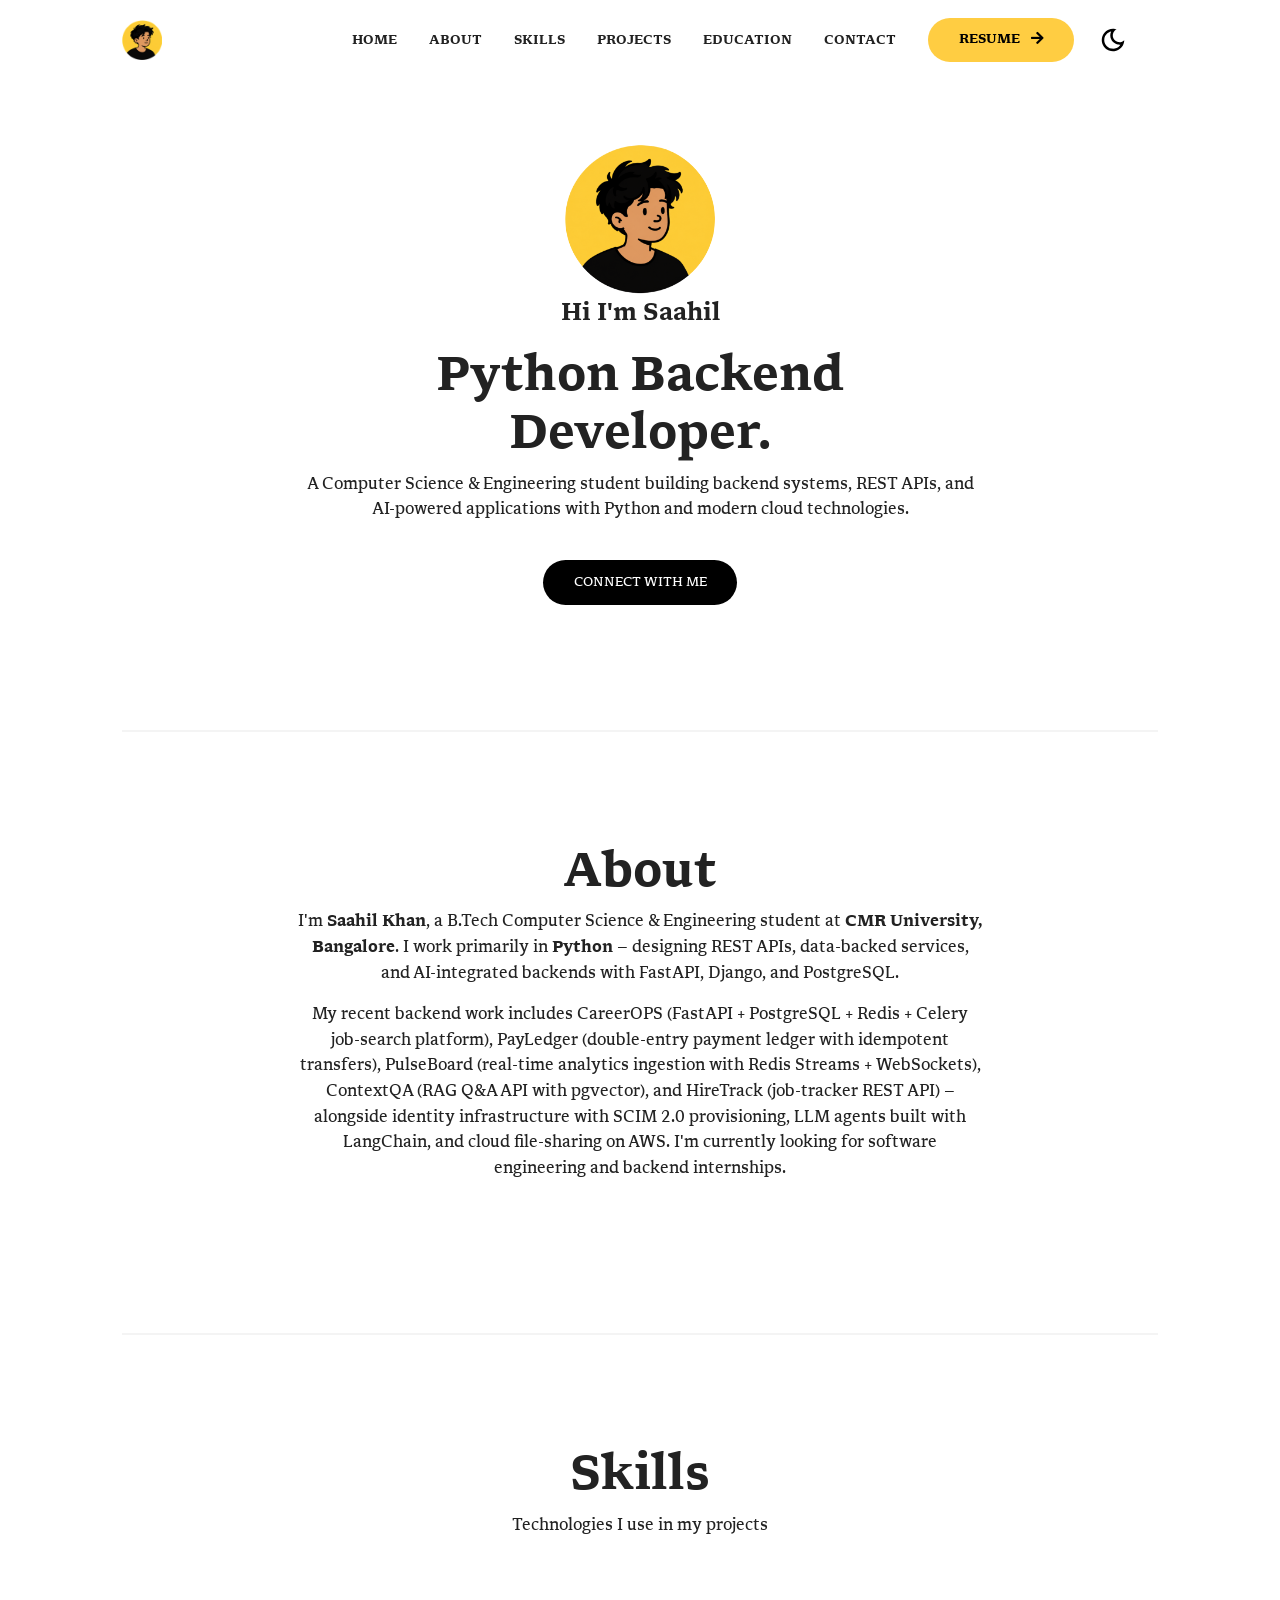
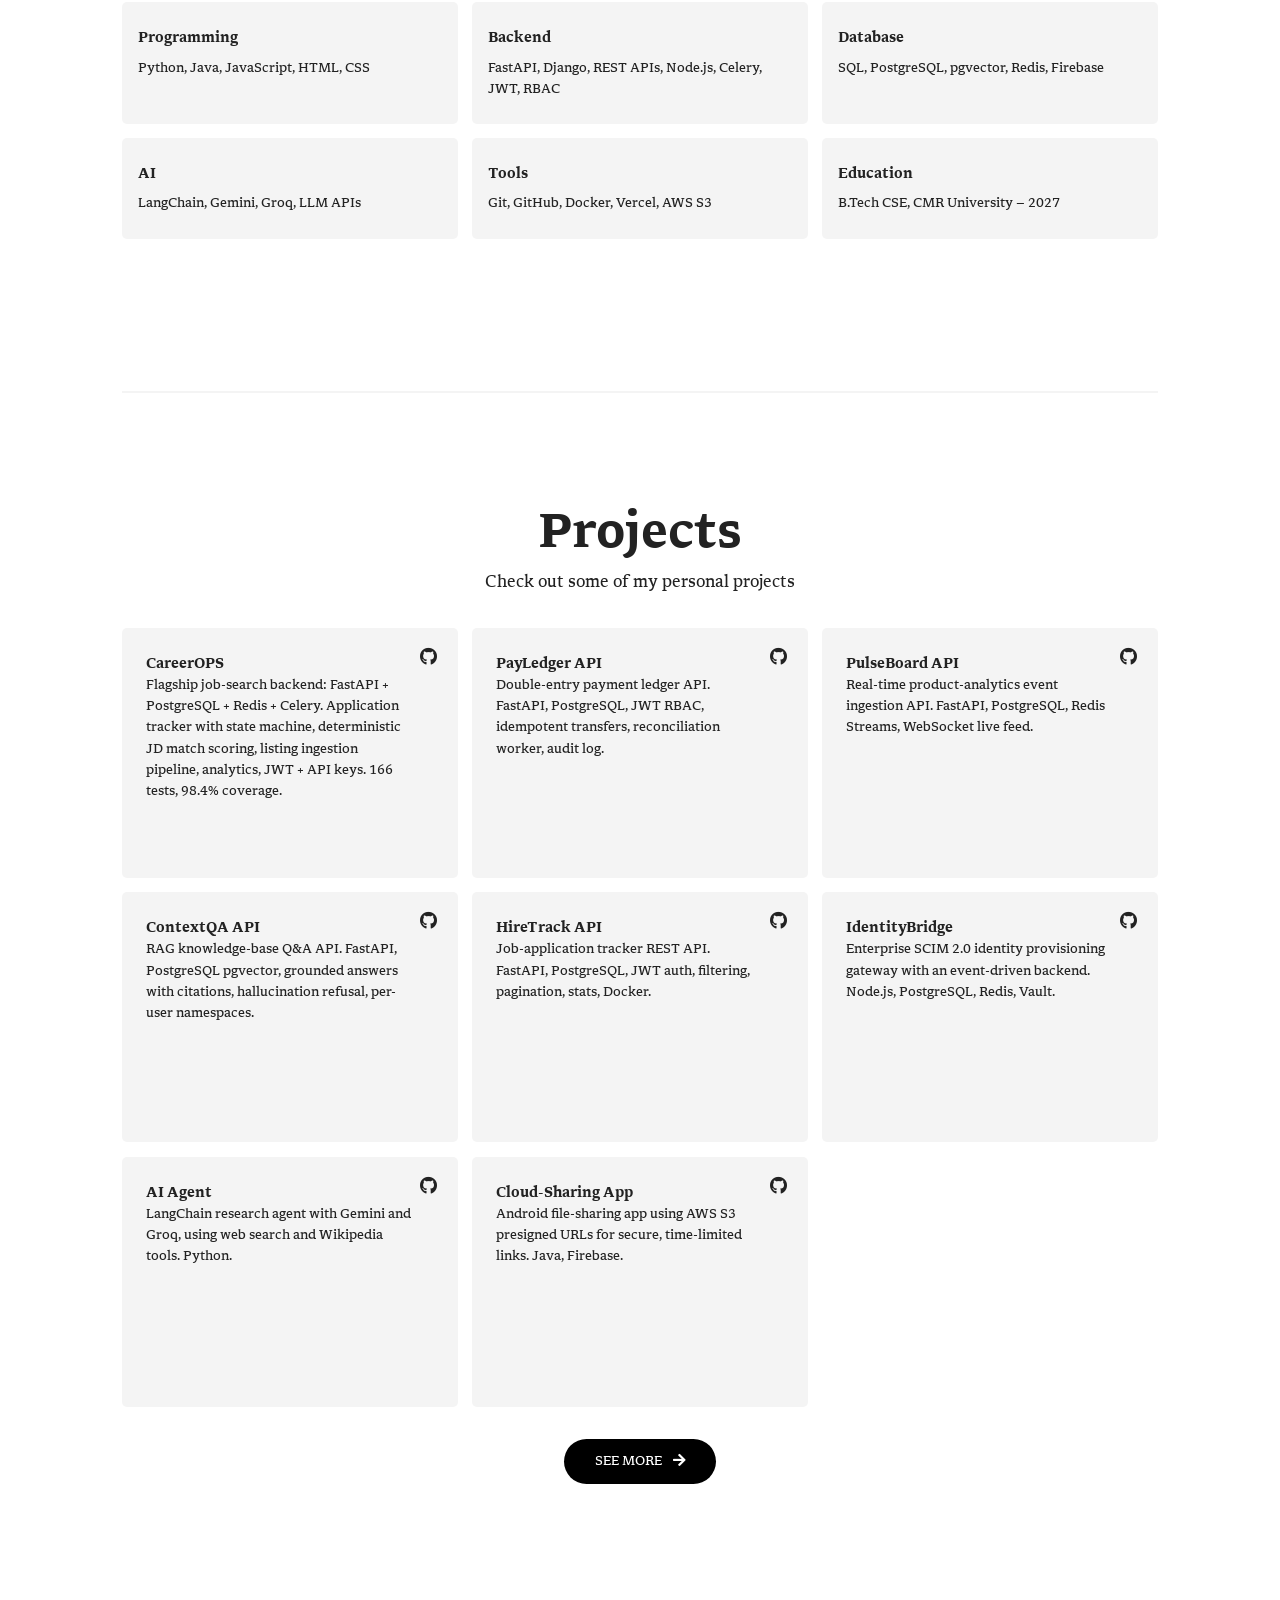
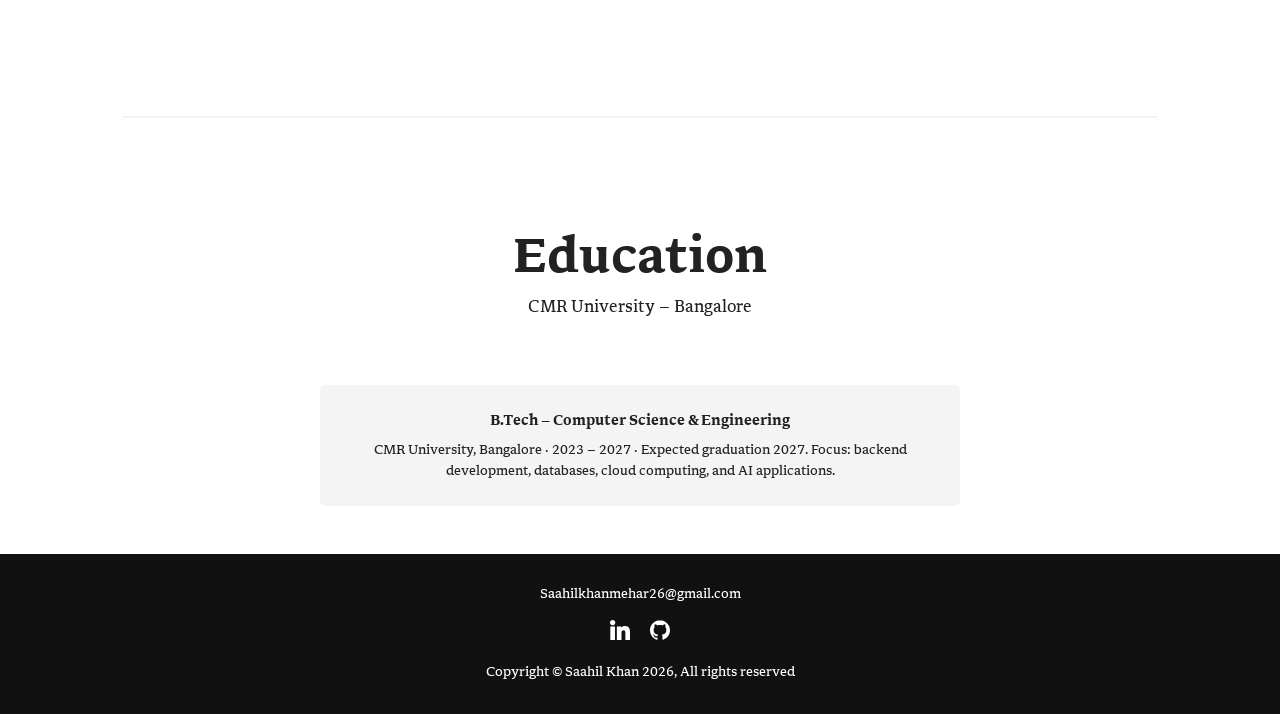
==== index.html @ 1b600fc2 "Add cliff-lighthouse-night ASCII art piece above footer" ====
<!DOCTYPE html>
<html lang="en">
  <head>
    <meta charset="UTF-8" />
    <meta http-equiv="X-UA-Compatible" content="IE=edge" />
    <meta name="viewport" content="width=device-width, initial-scale=1.0" />
    <!-- Primary Meta Tags -->
    <title>Saahil Khan | Python Backend Developer</title>
    <meta name="title" content="Saahil Khan | Python Backend Developer" />
    <meta
      name="description"
      content="Saahil Khan — Computer Science student and Python backend developer building REST APIs, backend systems, and AI-powered applications with FastAPI, Django, PostgreSQL, and cloud technologies."
    />
    <meta name="author" content="Saahil Khan" />
    <meta name="robots" content="index, follow" />
    <meta name="theme-color" content="#ffffff" />
    <link rel="canonical" href="https://saahilkhan17.github.io/" />

    <!-- Open Graph / Facebook -->
    <meta property="og:type" content="website" />
    <meta property="og:url" content="https://saahilkhan17.github.io/" />
    <meta
      property="og:title"
      content="Saahil Khan | Python Backend Developer"
    />
    <meta
      property="og:description"
      content="Python backend developer building REST APIs, backend systems, and AI-powered applications with FastAPI, Django, PostgreSQL, and cloud technologies."
    />
    <meta
      property="og:image"
      content="https://github.com/saahilkhan17.png"
    />

    <!-- Twitter -->
    <meta property="twitter:card" content="summary" />
    <meta property="twitter:url" content="https://saahilkhan17.github.io/" />
    <meta
      property="twitter:title"
      content="Saahil Khan | Python Backend Developer"
    />
    <meta
      property="twitter:description"
      content="Python backend developer building REST APIs, backend systems, and AI-powered applications."
    />
    <meta
      property="twitter:image"
      content="https://github.com/saahilkhan17.png"
    />

    <!-- Link -->
    <link
      rel="apple-touch-icon"
      sizes="180x180"
      href="assets/favicon/apple-touch-icon.png"
    />
    <link
      rel="icon"
      type="image/png"
      sizes="16x16"
      href="assets/favicon/favicon-16x16.png"
    />
    <link
      rel="icon"
      type="image/png"
      sizes="32x32"
      href="assets/favicon/favicon-32x32.png"
    />
    <link
      rel="icon"
      type="image/png"
      sizes="192x192"
      href="assets/favicon/android-chrome-192x192.png"
    />
    <link
      rel="icon"
      type="image/png"
      sizes="512x512"
      href="assets/favicon/android-chrome-512x512.png"
    />
    <link rel="icon" type="image/x-icon" href="assets/favicon/favicon.ico" />
    <link rel="manifest" href="assets/favicon/site.webmanifest" />
    <link
      rel="stylesheet"
      href="https://use.fontawesome.com/releases/v5.15.4/css/all.css"
      integrity="sha384-DyZ88mC6Up2uqS4h/KRgHuoeGwBcD4Ng9SiP4dIRy0EXTlnuz47vAwmeGwVChigm"
      crossorigin="anonymous"
    />
    <link rel="stylesheet" href="css/style.css" />
    <link rel="stylesheet" href="css/utilities.css" />
    <!-- Structured data -->
    <script type="application/ld+json">
      {
        "@context": "https://schema.org",
        "@type": "Person",
        "name": "Saahil Khan",
        "url": "https://saahilkhan17.github.io/",
        "jobTitle": "Python Backend Developer",
        "alumniOf": {
          "@type": "CollegeOrUniversity",
          "name": "CMR University"
        },
        "sameAs": [
          "https://github.com/saahilkhan17",
          "https://www.linkedin.com/in/saahil-khan-mehar"
        ],
        "knowsAbout": [
          "Python",
          "FastAPI",
          "Django",
          "REST APIs",
          "PostgreSQL",
          "Redis",
          "Celery",
          "Docker",
          "JWT",
          "pgvector",
          "LangChain",
          "AWS S3"
        ]
      }
    </script>
  </head>
  <body>
    <header id="hero">
      <!-- Navbar -->
      <nav class="navbar">
        <div class="container">
          <!-- Logo -->
          <div id="logo">
            <a href="#hero"
              ><img src="./assets/logo.png" alt="Saahil Khan"
            /></a>
          </div>
          <!-- Navbar links -->
          <ul class="nav-menu">
            <li><a class="nav-link" href="#hero">HOME</a></li>
            <li><a class="nav-link" href="#about">ABOUT</a></li>
            <li><a class="nav-link" href="#skills">SKILLS</a></li>
            <li><a class="nav-link" href="#projects">PROJECTS</a></li>
            <li><a class="nav-link" href="#education">EDUCATION</a></li>
            <li><a class="nav-link" href="#footer">CONTACT</a></li>
            <li>
              <a
                class="nav-link btn btn-primary"
                href="assets/Saahil-Khan-Resume.pdf"
                target="_blank"
                >RESUME <i class="fas fa-arrow-right"></i
              ></a>
            </li>

            <!-- Toggle switch -->
            <div class="theme-switch">
              <input type="checkbox" id="switch" />
              <label class="toggle-icons" for="switch">
                <img class="moon" src="assets/moon.svg" alt="Dark mode" />
                <img class="sun" src="assets/sun.svg" alt="Light mode" />
              </label>
            </div>
            <!-- Hamburger menu -->
          </ul>
          <div class="hamburger">
            <span class="bar"></span>
            <span class="bar"></span>
            <span class="bar"></span>
          </div>
        </div>
      </nav>

      <section class="header-container">
        <img
          class="profile-image"
          src="assets/profile.png"
          alt="Saahil Khan"
        />
        <h1>Hi I'm Saahil</h1>

        <div class="content-text">
          <h2>Python Backend</h2>
          <h2>Developer.</h2>

          <p>
            A Computer Science &amp; Engineering student building backend
            systems, REST APIs, and AI-powered applications with Python and
            modern cloud technologies.
          </p>
        </div>
        <a
          href="mailto:Saahilkhanmehar26@gmail.com"
          class="btn btn-secondary"
          target="_blank"
          >Connect With Me</a
        >
      </section>
    </header>

    <!-- About -->
    <section id="about" class="info-container container">
      <div class="division"></div>
      <div class="content-text">
        <h2>About</h2>
        <p>
          I'm <strong>Saahil Khan</strong>, a B.Tech Computer Science &amp;
          Engineering student at <strong>CMR University, Bangalore</strong>.
          I work primarily in <strong>Python</strong> — designing REST APIs,
          data-backed services, and AI-integrated backends with FastAPI,
          Django, and PostgreSQL.
        </p>
        <p>
          My recent backend work includes CareerOPS (FastAPI + PostgreSQL +
          Redis + Celery job-search platform), PayLedger (double-entry payment
          ledger with idempotent transfers), PulseBoard (real-time analytics
          ingestion with Redis Streams + WebSockets), ContextQA (RAG Q&A API
          with pgvector), and HireTrack (job-tracker REST API) — alongside
          identity infrastructure with SCIM 2.0 provisioning, LLM agents built
          with LangChain, and cloud file-sharing on AWS. I'm currently looking
          for software engineering and backend internships.
        </p>
      </div>
    </section>

    <!-- Skills -->
    <section id="skills" class="info-container container">
      <div class="division"></div>
      <div class="content-text">
        <h2>Skills</h2>
        <p>Technologies I use in my projects</p>
      </div>

      <article class="info-grid">
        <div class="info-card">
          <h3>Programming</h3>
          <p>Python, Java, JavaScript, HTML, CSS</p>
        </div>
        <div class="info-card">
          <h3>Backend</h3>
          <p>FastAPI, Django, REST APIs, Node.js, Celery, JWT, RBAC</p>
        </div>
        <div class="info-card">
          <h3>Database</h3>
          <p>SQL, PostgreSQL, pgvector, Redis, Firebase</p>
        </div>
        <div class="info-card">
          <h3>AI</h3>
          <p>LangChain, Gemini, Groq, LLM APIs</p>
        </div>
        <div class="info-card">
          <h3>Tools</h3>
          <p>Git, GitHub, Docker, Vercel, AWS S3</p>
        </div>
        <div class="info-card">
          <h3>Education</h3>
          <p>B.Tech CSE, CMR University — 2027</p>
        </div>
      </article>
    </section>

    <!-- Projects -->
    <section id="projects" class="project-container container">
      <div class="division"></div>
      <div class="content-text">
        <h2>Projects</h2>
        <p>Check out some of my personal projects</p>
      </div>

      <article class="project">
        <!-- Backend Project 1 -->
        <div href="" class="card">
          <div class="project-info">
            <div class="project-bio">
              <h3>CareerOPS</h3>
              <p>
                Flagship job-search backend: FastAPI + PostgreSQL + Redis +
                Celery. Application tracker with state machine, deterministic
                JD match scoring, listing ingestion pipeline, analytics, JWT +
                API keys. 166 tests, 98.4% coverage.
              </p>
            </div>

            <div class="project-link">
              <a
                href="https://github.com/saahilkhan17/CareerOPS"
                target="_blank"
                ><i class="fab fa-github"></i
              ></a>
            </div>
          </div>
        </div>

        <!-- Backend Project 2 -->
        <div href="" class="card">
          <div class="project-info">
            <div class="project-bio">
              <h3>PayLedger API</h3>
              <p>
                Double-entry payment ledger API. FastAPI, PostgreSQL, JWT
                RBAC, idempotent transfers, reconciliation worker, audit log.
              </p>
            </div>

            <div class="project-link">
              <a
                href="https://github.com/saahilkhan17/payledger-api"
                target="_blank"
                ><i class="fab fa-github"></i
              ></a>
            </div>
          </div>
        </div>

        <!-- Backend Project 3 -->
        <div href="" class="card">
          <div class="project-info">
            <div class="project-bio">
              <h3>PulseBoard API</h3>
              <p>
                Real-time product-analytics event ingestion API. FastAPI,
                PostgreSQL, Redis Streams, WebSocket live feed.
              </p>
            </div>

            <div class="project-link">
              <a
                href="https://github.com/saahilkhan17/pulseboard-api"
                target="_blank"
                ><i class="fab fa-github"></i
              ></a>
            </div>
          </div>
        </div>

        <!-- Backend Project 4 -->
        <div href="" class="card">
          <div class="project-info">
            <div class="project-bio">
              <h3>ContextQA API</h3>
              <p>
                RAG knowledge-base Q&A API. FastAPI, PostgreSQL pgvector,
                grounded answers with citations, hallucination refusal,
                per-user namespaces.
              </p>
            </div>

            <div class="project-link">
              <a
                href="https://github.com/saahilkhan17/contextqa-api"
                target="_blank"
                ><i class="fab fa-github"></i
              ></a>
            </div>
          </div>
        </div>

        <!-- Backend Project 5 -->
        <div href="" class="card">
          <div class="project-info">
            <div class="project-bio">
              <h3>HireTrack API</h3>
              <p>
                Job-application tracker REST API. FastAPI, PostgreSQL, JWT
                auth, filtering, pagination, stats, Docker.
              </p>
            </div>

            <div class="project-link">
              <a
                href="https://github.com/saahilkhan17/hiretrack-api"
                target="_blank"
                ><i class="fab fa-github"></i
              ></a>
            </div>
          </div>
        </div>

        <!-- Project 1 -->
        <div href="" class="card">
          <div class="project-info">
            <div class="project-bio">
              <h3>IdentityBridge</h3>
              <p>
                Enterprise SCIM 2.0 identity provisioning gateway with an
                event-driven backend. Node.js, PostgreSQL, Redis, Vault.
              </p>
            </div>

            <div class="project-link">
              <a
                href="https://github.com/saahilkhan17/IdentityBridge"
                target="_blank"
                ><i class="fab fa-github"></i
              ></a>
            </div>
          </div>
        </div>

        <!-- Project 2 -->
        <div href="" class="card">
          <div class="project-info">
            <div class="project-bio">
              <h3>AI Agent</h3>
              <p>
                LangChain research agent with Gemini and Groq, using web
                search and Wikipedia tools. Python.
              </p>
            </div>

            <div class="project-link">
              <a
                href="https://github.com/saahilkhan17/Ai_agent"
                target="_blank"
                ><i class="fab fa-github"></i
              ></a>
            </div>
          </div>
        </div>

        <!-- Porject 3 -->
        <div href="" class="card">
          <div class="project-info">
            <div class="project-bio">
              <h3>Cloud-Sharing App</h3>
              <p>
                Android file-sharing app using AWS S3 presigned URLs for
                secure, time-limited links. Java, Firebase.
              </p>
            </div>

            <div class="project-link">
              <a
                href="https://github.com/saahilkhan17/Cloud-Sharing-app"
                target="_blank"
                ><i class="fab fa-github"></i
              ></a>
            </div>
          </div>
        </div>

      </article>

      <a
        href="https://github.com/saahilkhan17?tab=repositories"
        class="btn btn-secondary"
        target="_blank"
        >See More <i class="fas fa-arrow-right"></i
      ></a>
    </section>

    <!-- Education -->
    <section id="education" class="info-container container">
      <div class="division"></div>
      <div class="content-text">
        <h2>Education</h2>
        <p>CMR University — Bangalore</p>
      </div>

      <article class="info-grid">
        <div class="info-card">
          <h3>B.Tech — Computer Science &amp; Engineering</h3>
          <p>
            CMR University, Bangalore · 2023 — 2027 · Expected graduation 2027.
            Focus: backend development, databases, cloud computing, and AI
            applications.
          </p>
        </div>
      </article>
    </section>

    <!-- ASCII Art -->
    <section class="ascii-art-section container" aria-hidden="true">
      <ascii-art piece="cliff-lighthouse-night"></ascii-art>
    </section>

    <footer id="footer">
      <div class="container">
        <a href="mailto:Saahilkhanmehar26@gmail.com"
          >Saahilkhanmehar26@gmail.com</a
        >
        <!-- Social links -->
        <div class="social">
          <a
            href="https://www.linkedin.com/in/saahil-khan-mehar"
            target="_blank"
            ><img src="./assets/linkedin-icon.svg" alt="Linkedin"
          /></a>
          <a href="https://github.com/saahilkhan17" target="_blank"
            ><img src="./assets/github-icon.svg" alt="GitHub"
          /></a>
        </div>
        <p>
          Copyright &copy; Saahil Khan <span id="datee"></span>, All rights
          reserved
        </p>
      </div>
    </footer>
    <script src="js/script.js"></script>
    <script
      type="module"
      src="https://www.ascii-magic.com/ascii/ascii.js"
    ></script>
  </body>
</html>
---- css/style.css ----
/* This is the required project styling. Will contain essential CSS styles like:
   * Flex property
   * Grid layout
   * Cards and sections
*/

/* Libron v0.30 — SIL Open Font License 1.1 (nicoverbruggen/libron) — self-hosted */
@font-face {
  font-family: "Libron";
  src: url("../assets/fonts/Libron-Regular.woff2") format("woff2");
  font-weight: 400;
  font-style: normal;
  font-display: swap;
}

@font-face {
  font-family: "Libron";
  src: url("../assets/fonts/Libron-Italic.woff2") format("woff2");
  font-weight: 400;
  font-style: italic;
  font-display: swap;
}

@font-face {
  font-family: "Libron";
  src: url("../assets/fonts/Libron-Bold.woff2") format("woff2");
  font-weight: 700;
  font-style: normal;
  font-display: swap;
}

@font-face {
  font-family: "Libron";
  src: url("../assets/fonts/Libron-BoldItalic.woff2") format("woff2");
  font-weight: 700;
  font-style: italic;
  font-display: swap;
}

/* variables */
:root {
  /* Colors */
  --primary-color: #ffcd42;
  --secondary-color: #ffd35c;
  --bg-primary: #ffffff;
  --text-color: #222222;
  --text-color-two: #ffffff;
  --bg-secondary: #000000;
  --card-background: #f4f4f4;
  --bg-secondary-two: #111111;

  --shadow: 0 10px 40px rgba(0, 0, 0, 0.2);

  /* Font Weight — Libron ships Regular 400 + Bold 700 only */
  --weight-small: 400;
  --weight-semibold: 700;
  --weight-bold: 700;

  /* Max width */
  --width-small: 600px;
  --width-medium: 1100px;
  --width-large: 1300px;
}

[data-theme="dark"] {
  --primary-color: #ffcd42;
  --secondary-color: #ffd35c;
  --bg-primary: #000000;
  --text-color: #ffffff;
  --text-color-two: #222222;
  --bg-secondary: #ffffff;
  --card-background: #111111;
  --bg-secondary-two: #f4f4f4;
  --shadow: 0 2px 10px rgba(95, 95, 95, 0.2);
}

html {
  font-size: 100%;
  scroll-behavior: smooth;
}

/* Reset default styling */
* {
  margin: 0;
  padding: 0;
  box-sizing: border-box;
}

ul {
  list-style: none;
}

a {
  text-decoration: none;
  color: var(--text-color);
}

/* Main styling */
body {
  background: var(--bg-primary);
  color: var(--text-color);
  font-family: "Libron", Georgia, "Times New Roman", serif;
  line-height: 1.6;
  text-rendering: optimizeLegibility;
}

/* Navbar */
.navbar {
  position: fixed;
  top: 0;
  left: 0;
  right: 0;
  z-index: 20;
  background: var(--bg-primary);
}

.navbar .container {
  display: flex;
  align-items: center;
  justify-content: space-between;
  z-index: 20;
  height: 80px;
  width: 100%;
}

.navbar .nav-menu {
  display: flex;
  align-items: center;
  background: var(--bg-primary);
}

.navbar .nav-link {
  margin: 0 1rem;
  font-size: 0.8rem;
  font-weight: var(--weight-semibold);
}

.navbar #logo img {
  display: block;
  width: 40px;
}

.navbar .btn {
  margin-right: 1.5rem;
}

.fas.fa-arrow-right {
  margin-left: 0.5rem;
  font-size: 0.9rem;
}

/* hamburger */
.hamburger {
  margin-bottom: 0.1rem;
  display: none;
}

.bar {
  display: block;
  width: 23px;
  height: 3px;
  margin: 4px auto;
  transition: all 0.3s ease-in-out;
  border-radius: 30px;
  background-color: var(--bg-secondary);
}

/* Hero section */
#hero {
  display: flex;
  flex-direction: column;
  height: 100%;
}

.profile-image {
  width: 150px;
  border-radius: 50%;
  animation: bounce 1s infinite alternate;
}

@keyframes bounce {
  from {
    transform: translateY(0px);
  }

  to {
    transform: translateY(-10px);
  }
}

.division {
  width: 100%;
  height: 2px;
  background-color: var(--card-background);
  margin: 5.5rem 0;
}
/* Projects */
#projects {
  display: flex;
  flex-direction: column;
  margin: 2rem auto 5rem;
}

#projects .btn {
  align-self: center;
  margin: 2rem 0;
}

.project {
  display: grid;
  grid-template-columns: repeat(3, 1fr);
  grid-auto-rows: minmax(250px, auto);
  grid-gap: 0.9rem;
}

.card .project-bio p {
  font-size: 0.83rem;
}

.card .project-bio h3 {
  font-size: 0.9rem;
}

.project-info {
  display: flex;
  justify-content: space-between;
  opacity: 0;
  position: relative;
  transition: 0.5s ease-in-out;
}

.project-bio {
  display: flex;
  flex-direction: column;
  justify-content: flex-end;
  position: relative;
  top: 160px;
  left: 10px;
}

/* Footer */
#footer {
  background: #111111;
}

#footer .container {
  display: flex;
  flex-direction: column;
  align-items: center;
  justify-content: center;
  color: #ffffff;
  min-height: 160px;
  text-align: center;
}

#footer a {
  font-size: 0.8rem;
  color: #fff;
}

#footer a:hover {
  opacity: 0.6;
}

#footer .social {
  margin: 0.9rem 0;
}

#footer .social img {
  width: 20px;
  height: 20px;
}

#footer .social a {
  margin: 0 0.5rem;
}

#footer p {
  font-size: 0.8rem;
}

/* Responsiveness */

@media (max-width: 1000px) {
  .project {
    display: grid;
    grid-template-columns: repeat(2, 1fr);
  }
}

@media (max-width: 768px) {
}

@media (max-width: 670px) {
  .navbar .nav-menu {
    position: fixed;
    right: -100vw;
    top: 4.5rem;
    flex-direction: column;
    width: calc(80% - 10px);
    transition: 0.3s;
    box-shadow: var(--shadow);
    padding: 2rem;
    border-radius: 5px;
    align-items: flex-start;
  }

  .navbar .btn {
    margin: 0;
    margin-top: 1rem;
  }

  .nav-menu.active {
    right: 20px;
  }

  .nav-menu .nav-link {
    font-size: 0.9rem;
    margin: 0 0.2rem;
  }

  .nav-menu li {
    margin-bottom: 0.5rem;
    width: 100%;
  }

  .nav-menu .btn {
    width: 100%;
    text-align: center;
    margin-top: 0.5rem;
  }

  .hamburger {
    display: block;
    cursor: pointer;
    padding: 0.2rem 0.4rem;
  }

  .hamburger.active {
    border: 1px dotted gray;
  }

  .hamburger.active .bar:nth-child(2) {
    opacity: 0;
  }

  .hamburger.active .bar:nth-child(1) {
    transform: translateY(6px) rotate(45deg);
  }

  .hamburger.active .bar:nth-child(3) {
    transform: translateY(-8px) rotate(-45deg);
  }
}

@media (max-width: 600px) {
  .project {
    display: grid;
    grid-template-columns: 1fr;
  }

  .header-container .btn {
    border-radius: 5px;
    width: 80%;
  }
}

/* Content sections (About, Skills, Education) — same template tokens */
.info-container {
  display: flex;
  flex-direction: column;
  margin: 2rem auto 5rem;
}

.info-grid {
  display: grid;
  grid-template-columns: repeat(3, 1fr);
  grid-gap: 0.9rem;
  margin-top: 2rem;
}

.info-card {
  padding: 1.5rem 1rem;
  background: var(--card-background);
  color: var(--text-color);
  border-radius: 5px;
  transition: 0.4s ease-in-out;
}

.info-card h3 {
  font-size: 0.9rem;
  margin-bottom: 0.5rem;
}

.info-card p {
  font-size: 0.83rem;
}

@media (max-width: 1000px) {
  .info-grid {
    display: grid;
    grid-template-columns: repeat(2, 1fr);
  }
}

@media (max-width: 600px) {
  .info-grid {
    display: grid;
    grid-template-columns: 1fr;
  }
}

/* Simple project cards (no thumbnails) — same template tokens */
.project-info {
  opacity: 1;
}

.project-bio {
  top: 0;
  left: 0;
  padding: 0.5rem;
}

/* Center the single education box */
#education .info-grid {
  grid-template-columns: 1fr;
  max-width: 640px;
  margin-left: auto;
  margin-right: auto;
}

#education .info-card {
  text-align: center;
}

/* ASCII art piece (ascii-magic) */
.ascii-art-section {
  display: flex;
  justify-content: center;
  padding: 2rem 1rem 0;
  overflow-x: auto;
}

.ascii-art-section ascii-art {
  max-width: 100%;
}
---- css/utilities.css ----
/* ?This is where reusable styling of this template will be. 
   !Will contain things like:
   * Button styling
   * Background color styling
   * padding and margin
*/

.container {
  max-width: var(--width-medium);
  margin: 0 auto;
  padding: 1rem 2rem;
}

h1::selection,
h2::selection {
  color: #111;
  background: var(--primary-color);
}

/* Buttons */
.btn {
  display: inline-block;
  padding: 0.75rem 1.9rem;
  border-radius: 30px;
  text-transform: uppercase;
  font-size: 0.82rem;
  transition: 0.3s;
}

.btn-primary {
  background: var(--primary-color);
  color: #000000;
}

.btn-secondary {
  margin: 5px 0;
  background-color: var(--bg-secondary);
  color: var(--bg-primary);
}

/* add hover to resume button */
.btn-primary:hover {
  background: var(--secondary-color);
}

/* Dark mode toggle */
#switch {
  display: none;
}

.toggle-icons {
  display: flex;
  justify-content: space-between;
  align-items: center;
  cursor: pointer;
}

.toggle-icons > img {
  transition: 0.6s cubic-bezier(0.23, 1, 0.32, 1);
  width: 30px;
}

.moon {
  transform: rotate(10deg);
}

#switch:checked + .toggle-icons .moon {
  transform: rotate(250deg);
}

#switch:checked + .toggle-icons .sun {
  transform: rotate(100deg);
}

/* Header Container */
.header-container {
  display: flex;
  flex-direction: column;
  align-items: center;
  justify-content: center;
  margin-top: 8rem;
  padding: 1rem;
}

.header-container > div {
  margin-top: 1rem;
}

.content-text {
  text-align: center;
  margin: 1.5rem 0;
}

.content-text h2 {
  font-size: 3rem;
  line-height: 1.2;
  transition: 0.2s ease-in-out;
}

.content-text p {
  padding: 0.5rem;
  margin: 0 auto;
  max-width: 700px;
}

/* Project cards */
.card {
  padding: 1rem;
  background: var(--card-background);
  color: var(--text-color);
  border-radius: 5px;
  transition: 0.4s ease-in-out;
  cursor: pointer;
}

.card a {
  color: var(--text-color);
  transition: 0.25s ease-in-out;
  font-size: 1.1rem;
  margin-right: 0.3rem;
}

.card a:hover {
  opacity: 0.6;
}

.card:hover {
  box-shadow: var(--shadow);
}

.card:hover .project-info {
  opacity: 1;
}

/* Media Queries */
@media (max-width: 768px) {
  .header-container {
    margin-top: 7rem;
    text-align: center;
  }

  .content-text h2 {
    font-size: 2.5rem;
  }
}
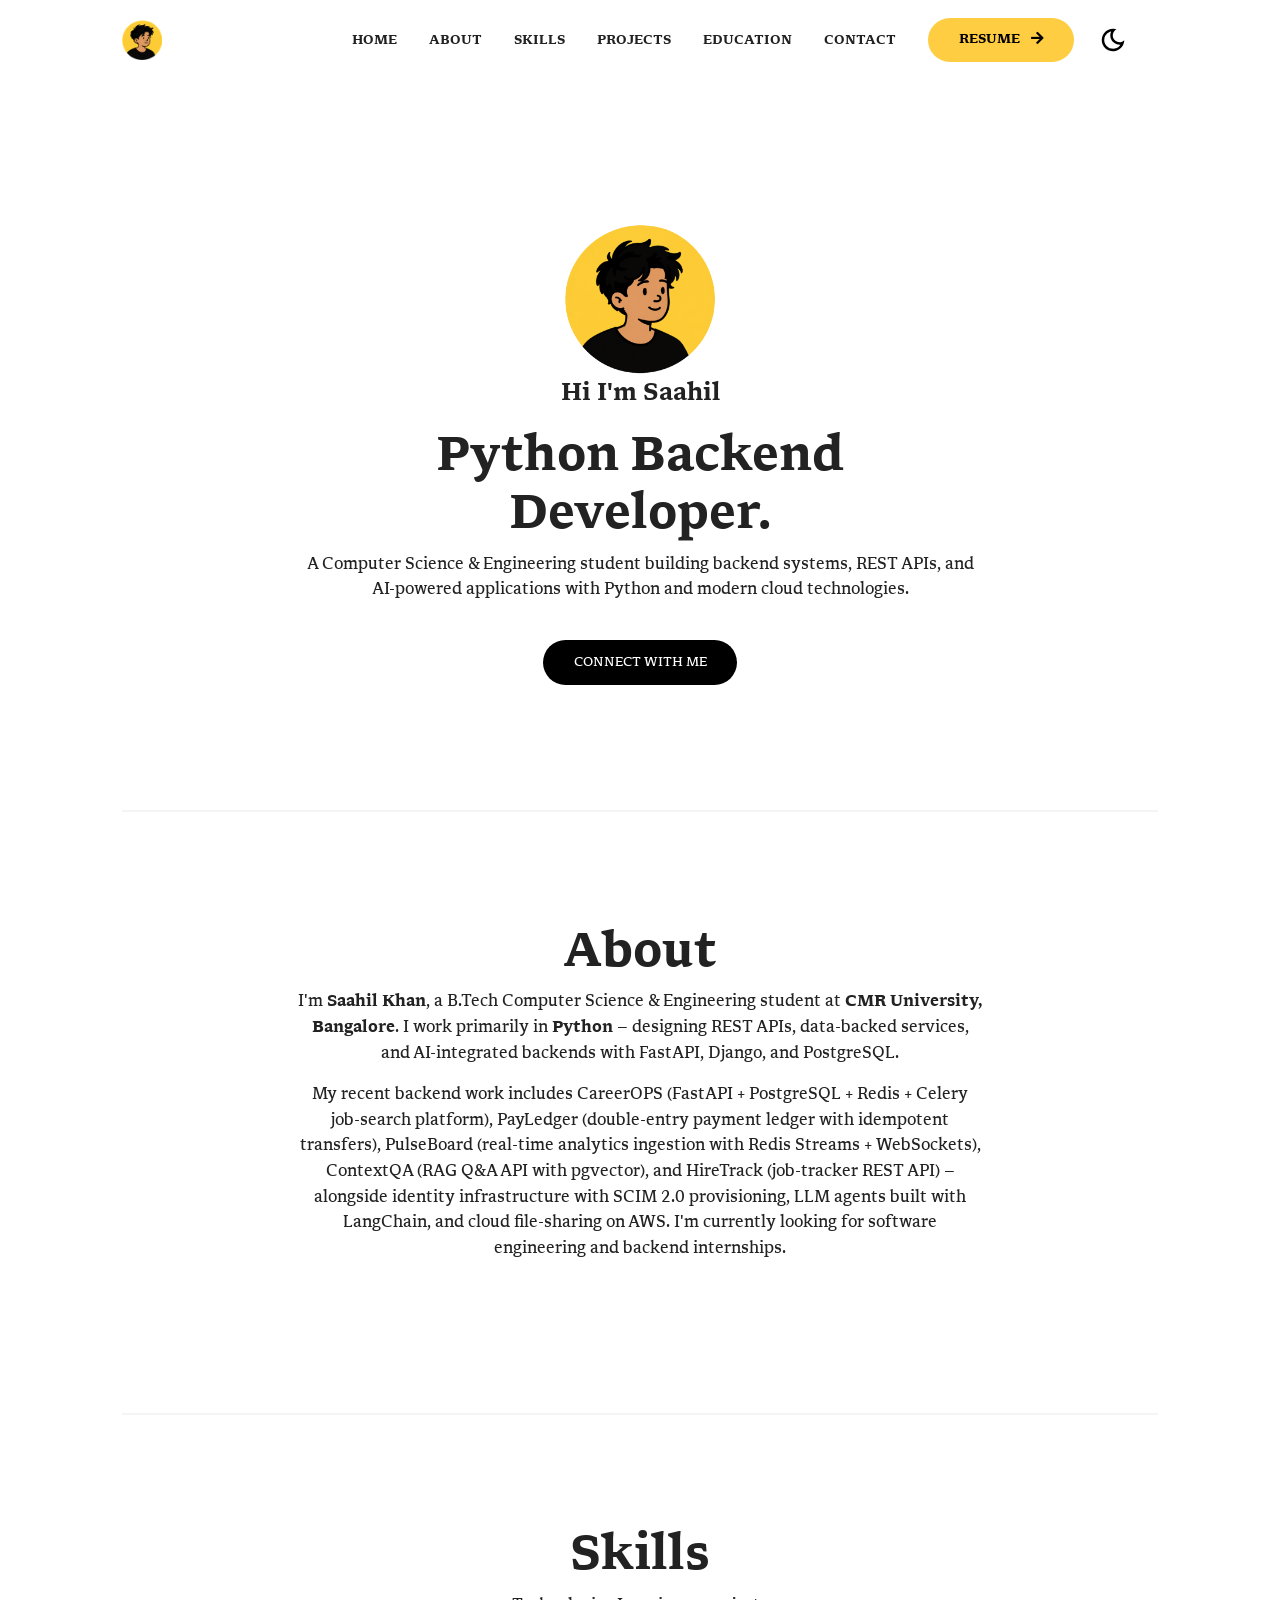
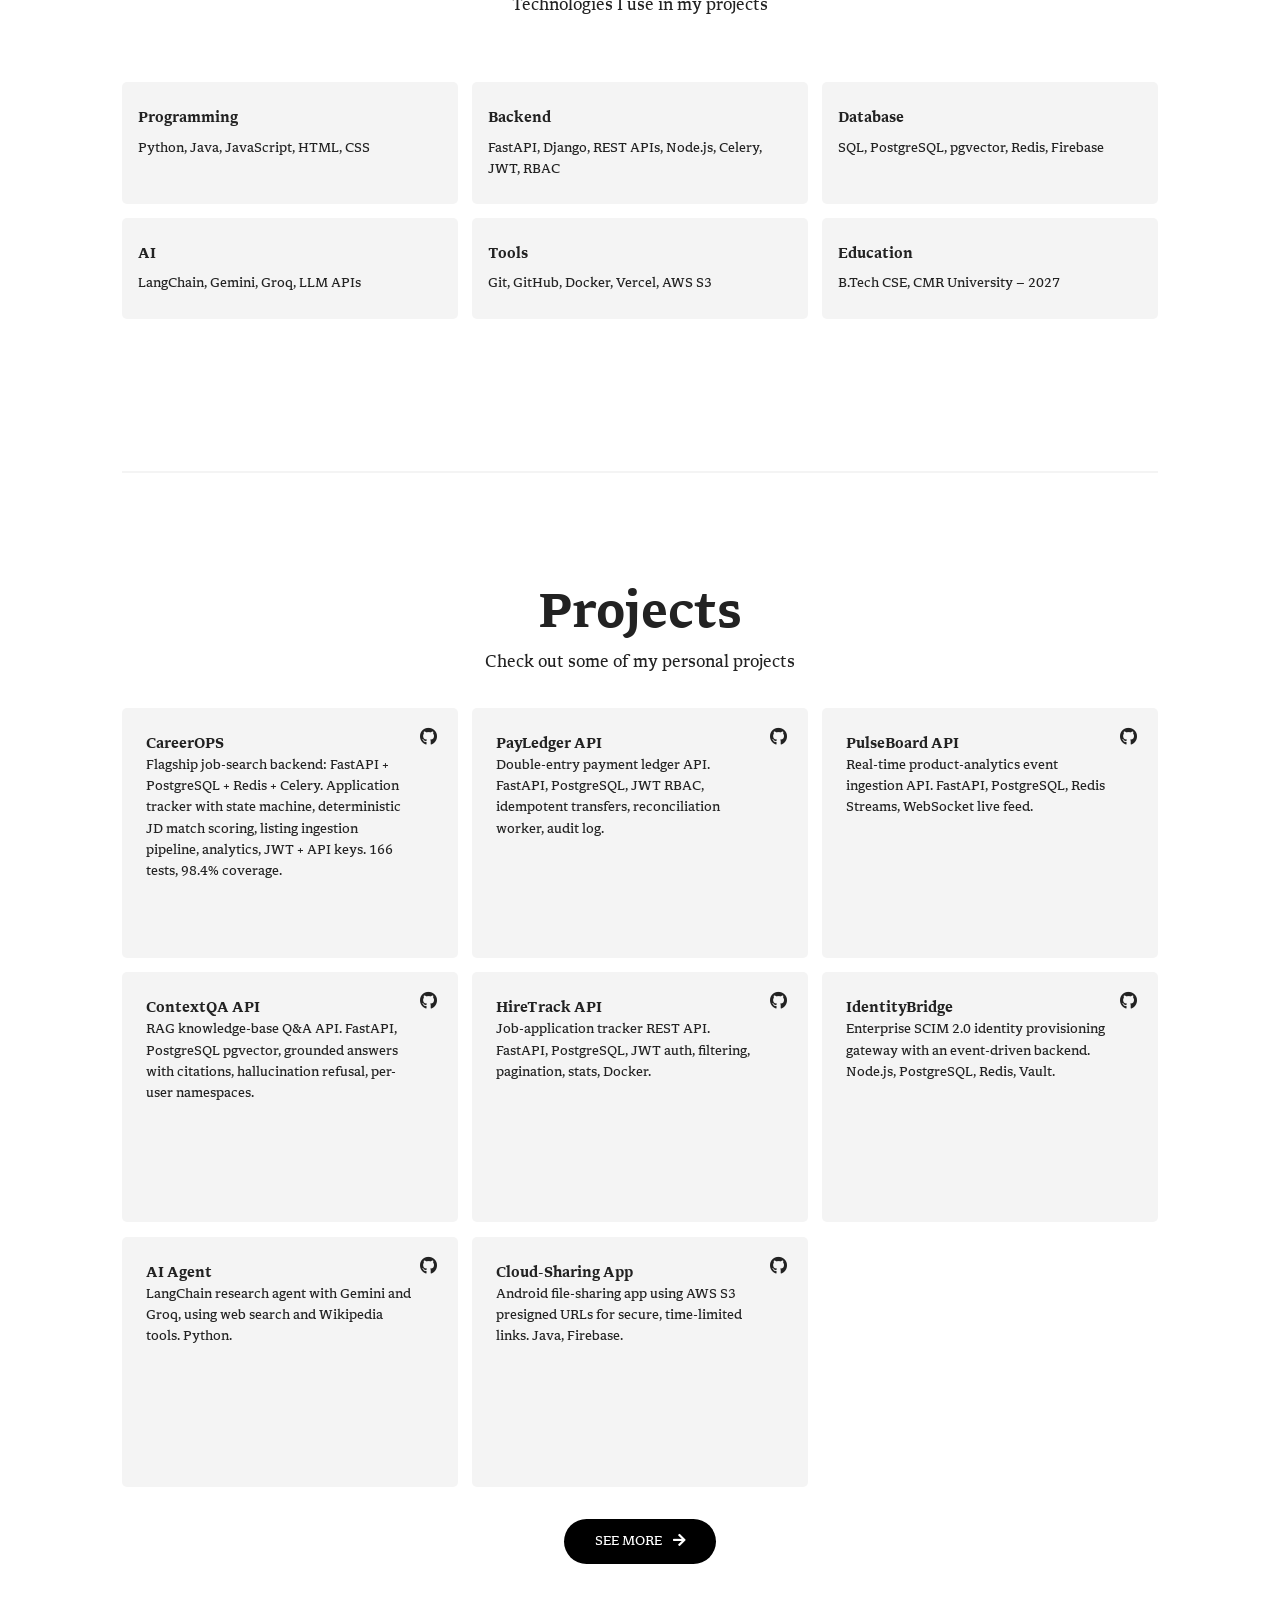
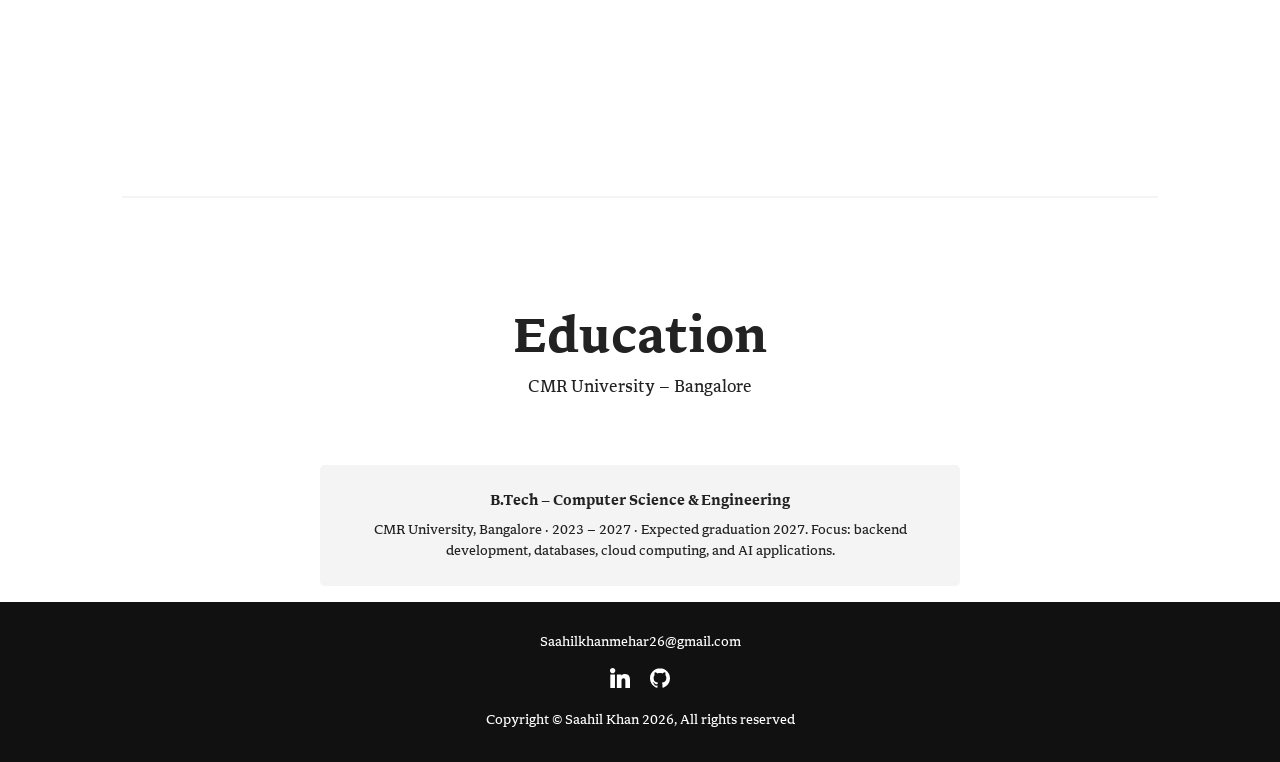
==== commit 687585bd: "Move lighthouse ASCII art into hero as background" ====
--- a/index.html
+++ b/index.html
@@ -123,6 +123,10 @@
   </head>
   <body>
     <header id="hero">
+      <!-- ASCII art background -->
+      <div class="ascii-bg" aria-hidden="true">
+        <ascii-art piece="cliff-lighthouse-night"></ascii-art>
+      </div>
       <!-- Navbar -->
       <nav class="navbar">
         <div class="container">
@@ -465,11 +469,6 @@
       </article>
     </section>
 
-    <!-- ASCII Art -->
-    <section class="ascii-art-section container" aria-hidden="true">
-      <ascii-art piece="cliff-lighthouse-night"></ascii-art>
-    </section>
-
     <footer id="footer">
       <div class="container">
         <a href="mailto:Saahilkhanmehar26@gmail.com"
--- a/css/style.css
+++ b/css/style.css
@@ -433,14 +433,29 @@
   text-align: center;
 }
 
-/* ASCII art piece (ascii-magic) */
-.ascii-art-section {
-  display: flex;
+/* ASCII art hero background (ascii-magic) */
+#hero {
+  position: relative;
+}
+
+.ascii-bg {
+  position: absolute;
+  inset: 0;
+  display: flex;
+  align-items: center;
   justify-content: center;
-  padding: 2rem 1rem 0;
-  overflow-x: auto;
-}
-
-.ascii-art-section ascii-art {
-  max-width: 100%;
-}
+  overflow: hidden;
+  opacity: 0.15;
+  pointer-events: none;
+  z-index: 0;
+}
+
+.ascii-bg ascii-art {
+  max-width: none;
+}
+
+#hero .navbar,
+#hero .header-container {
+  position: relative;
+  z-index: 1;
+}
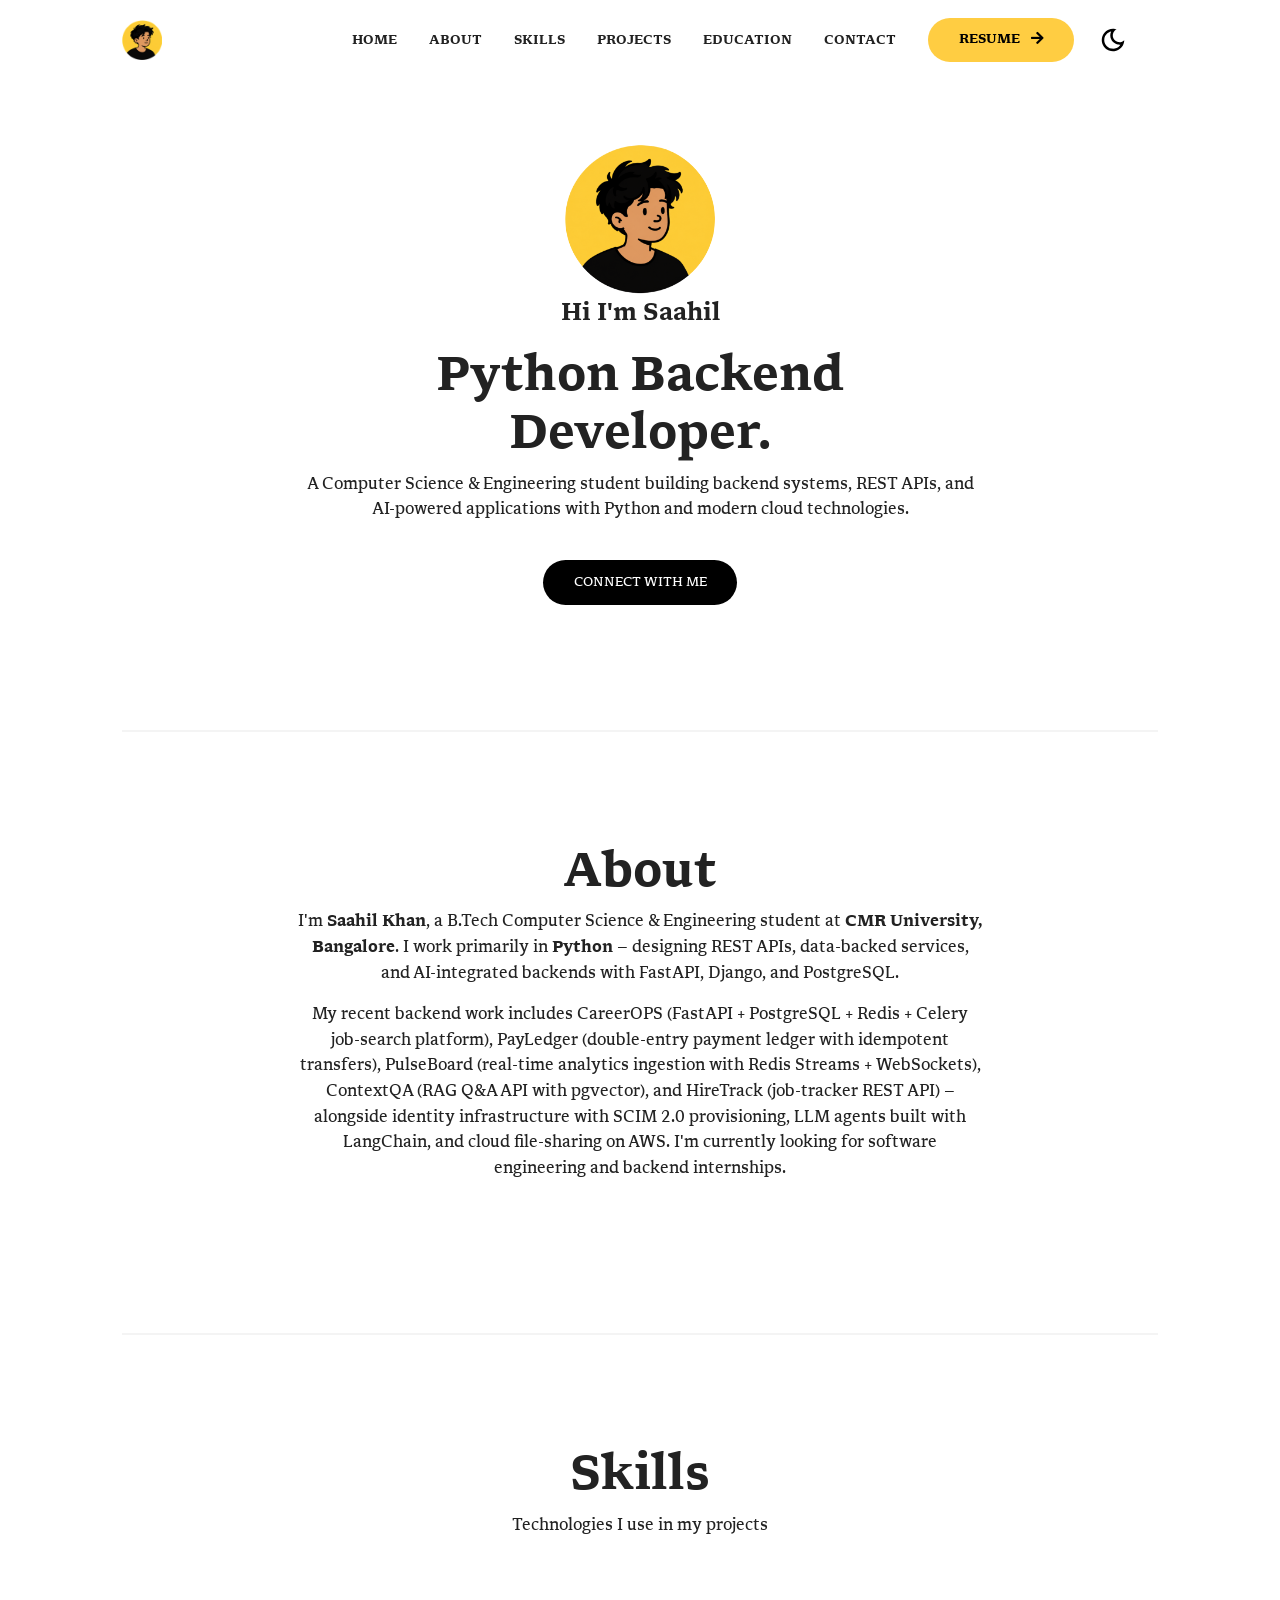
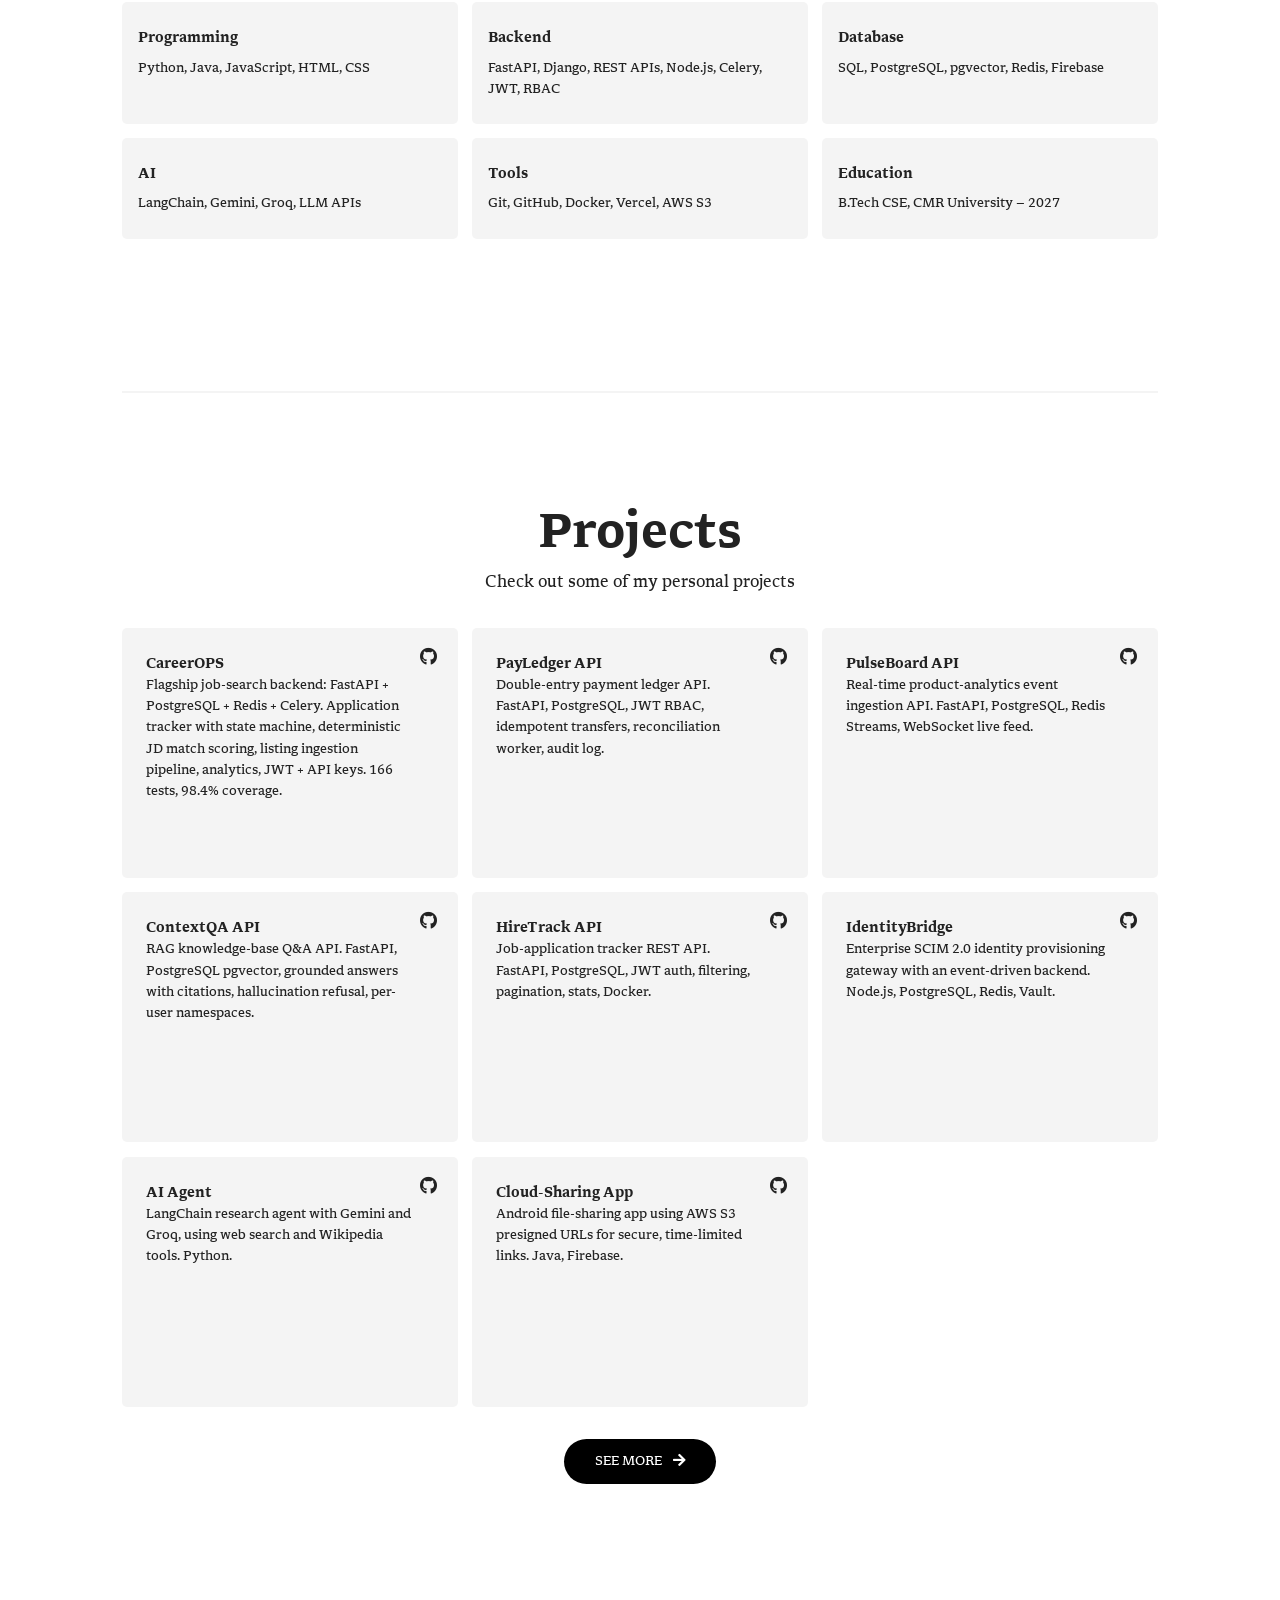
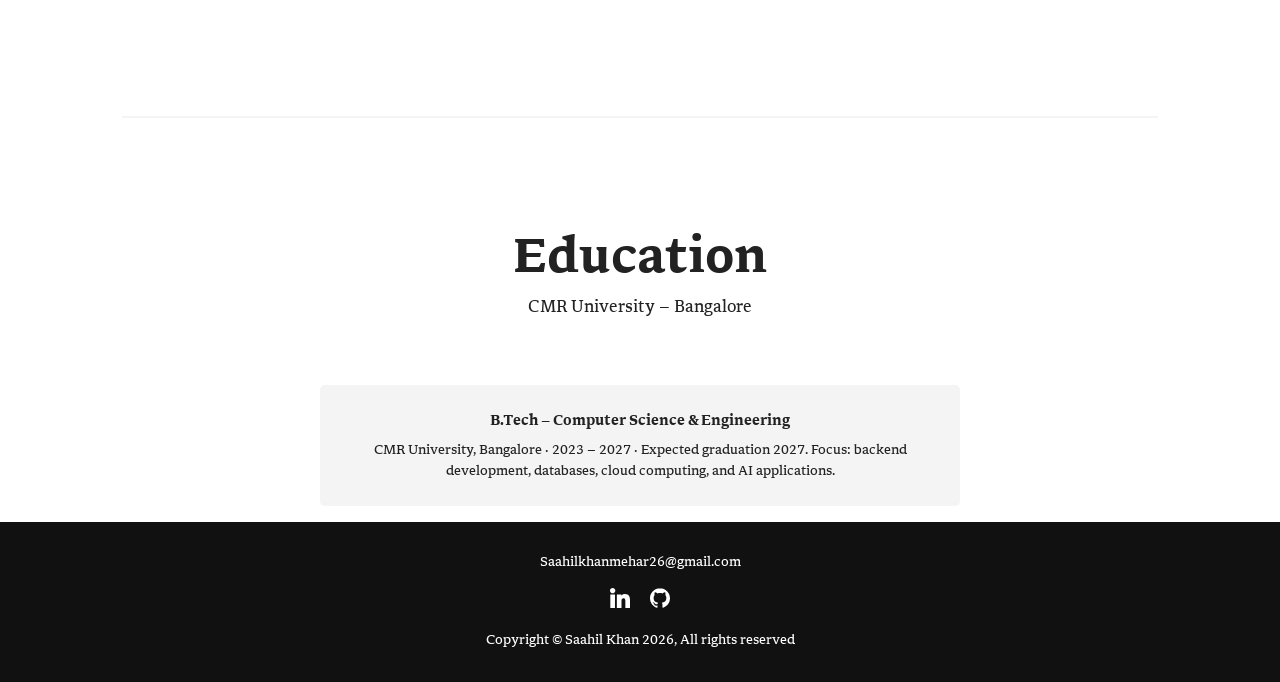
==== commit 89e2cb46: "Remove ASCII art background, restore plain hero" ====
--- a/index.html
+++ b/index.html
@@ -123,10 +123,6 @@
   </head>
   <body>
     <header id="hero">
-      <!-- ASCII art background -->
-      <div class="ascii-bg" aria-hidden="true">
-        <ascii-art piece="cliff-lighthouse-night"></ascii-art>
-      </div>
       <!-- Navbar -->
       <nav class="navbar">
         <div class="container">
@@ -492,9 +488,5 @@
       </div>
     </footer>
     <script src="js/script.js"></script>
-    <script
-      type="module"
-      src="https://www.ascii-magic.com/ascii/ascii.js"
-    ></script>
   </body>
 </html>
--- a/css/style.css
+++ b/css/style.css
@@ -433,29 +433,3 @@
   text-align: center;
 }
 
-/* ASCII art hero background (ascii-magic) */
-#hero {
-  position: relative;
-}
-
-.ascii-bg {
-  position: absolute;
-  inset: 0;
-  display: flex;
-  align-items: center;
-  justify-content: center;
-  overflow: hidden;
-  opacity: 0.15;
-  pointer-events: none;
-  z-index: 0;
-}
-
-.ascii-bg ascii-art {
-  max-width: none;
-}
-
-#hero .navbar,
-#hero .header-container {
-  position: relative;
-  z-index: 1;
-}
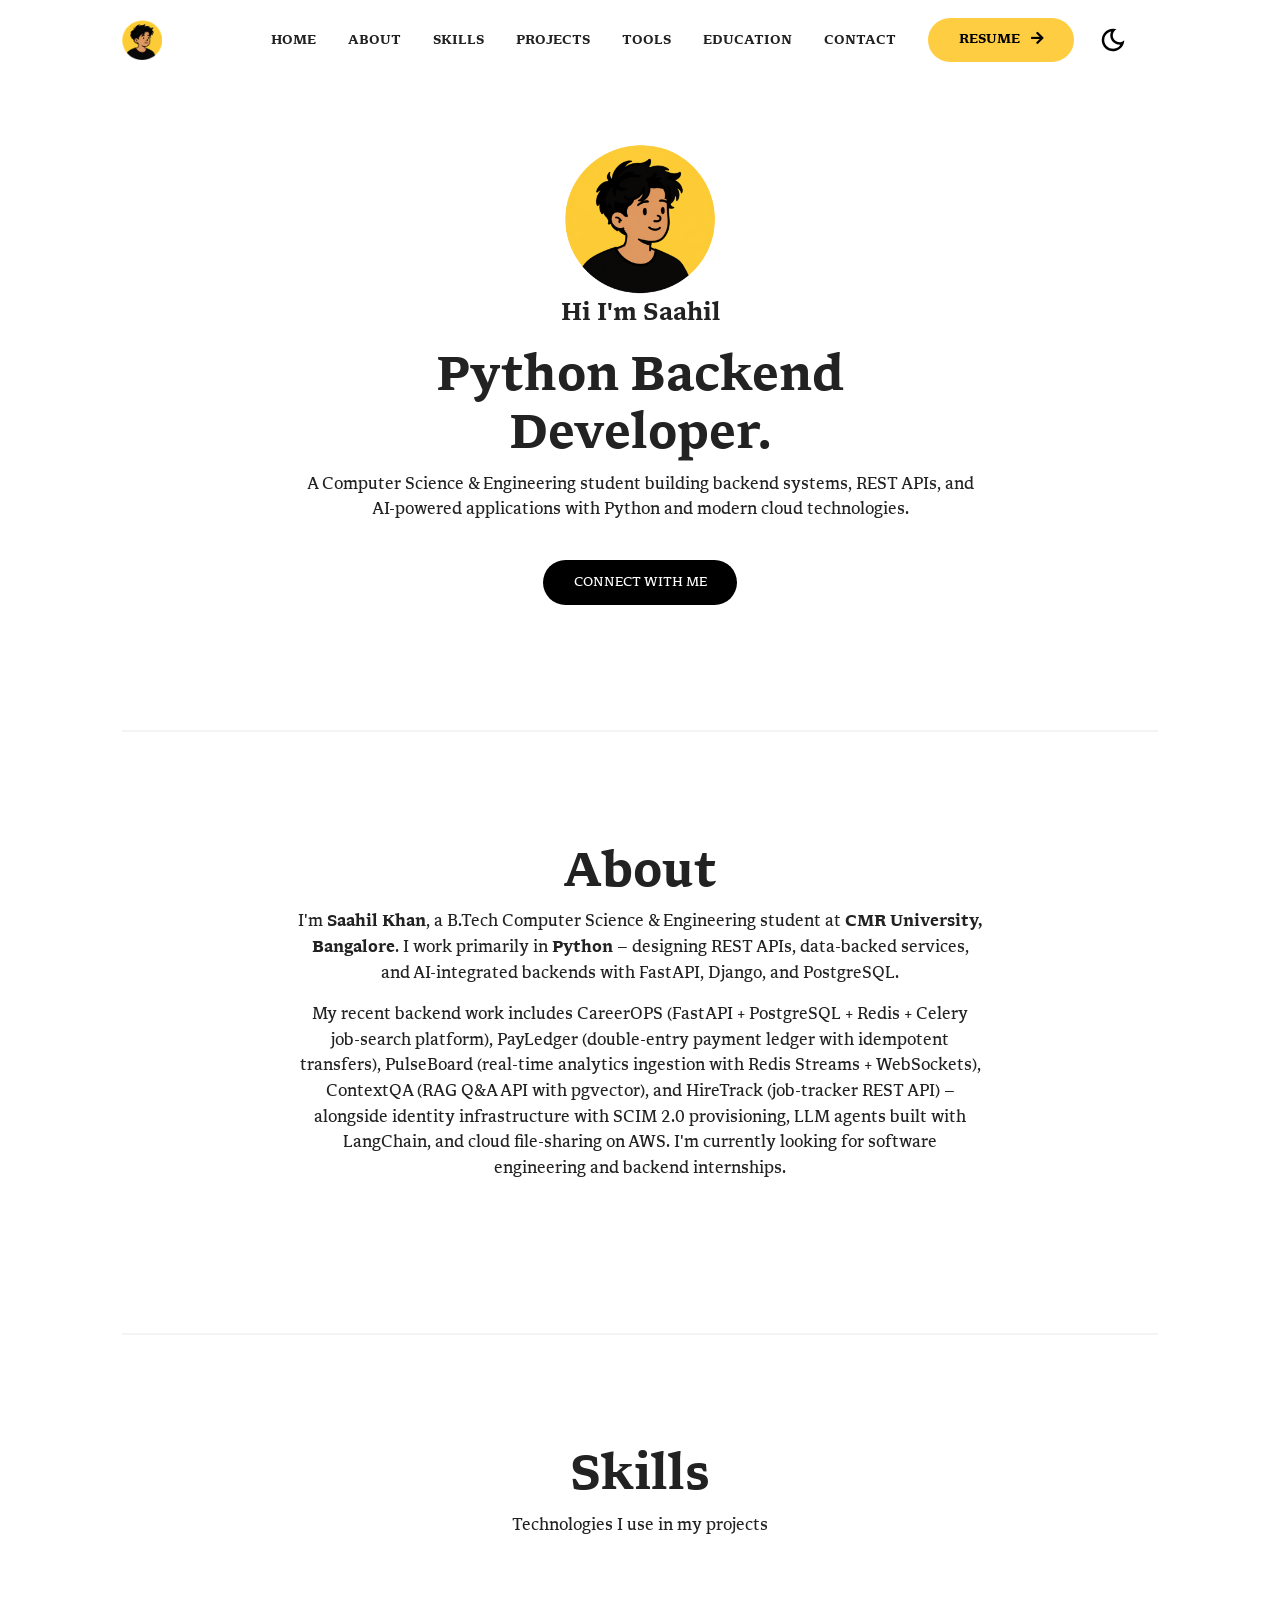
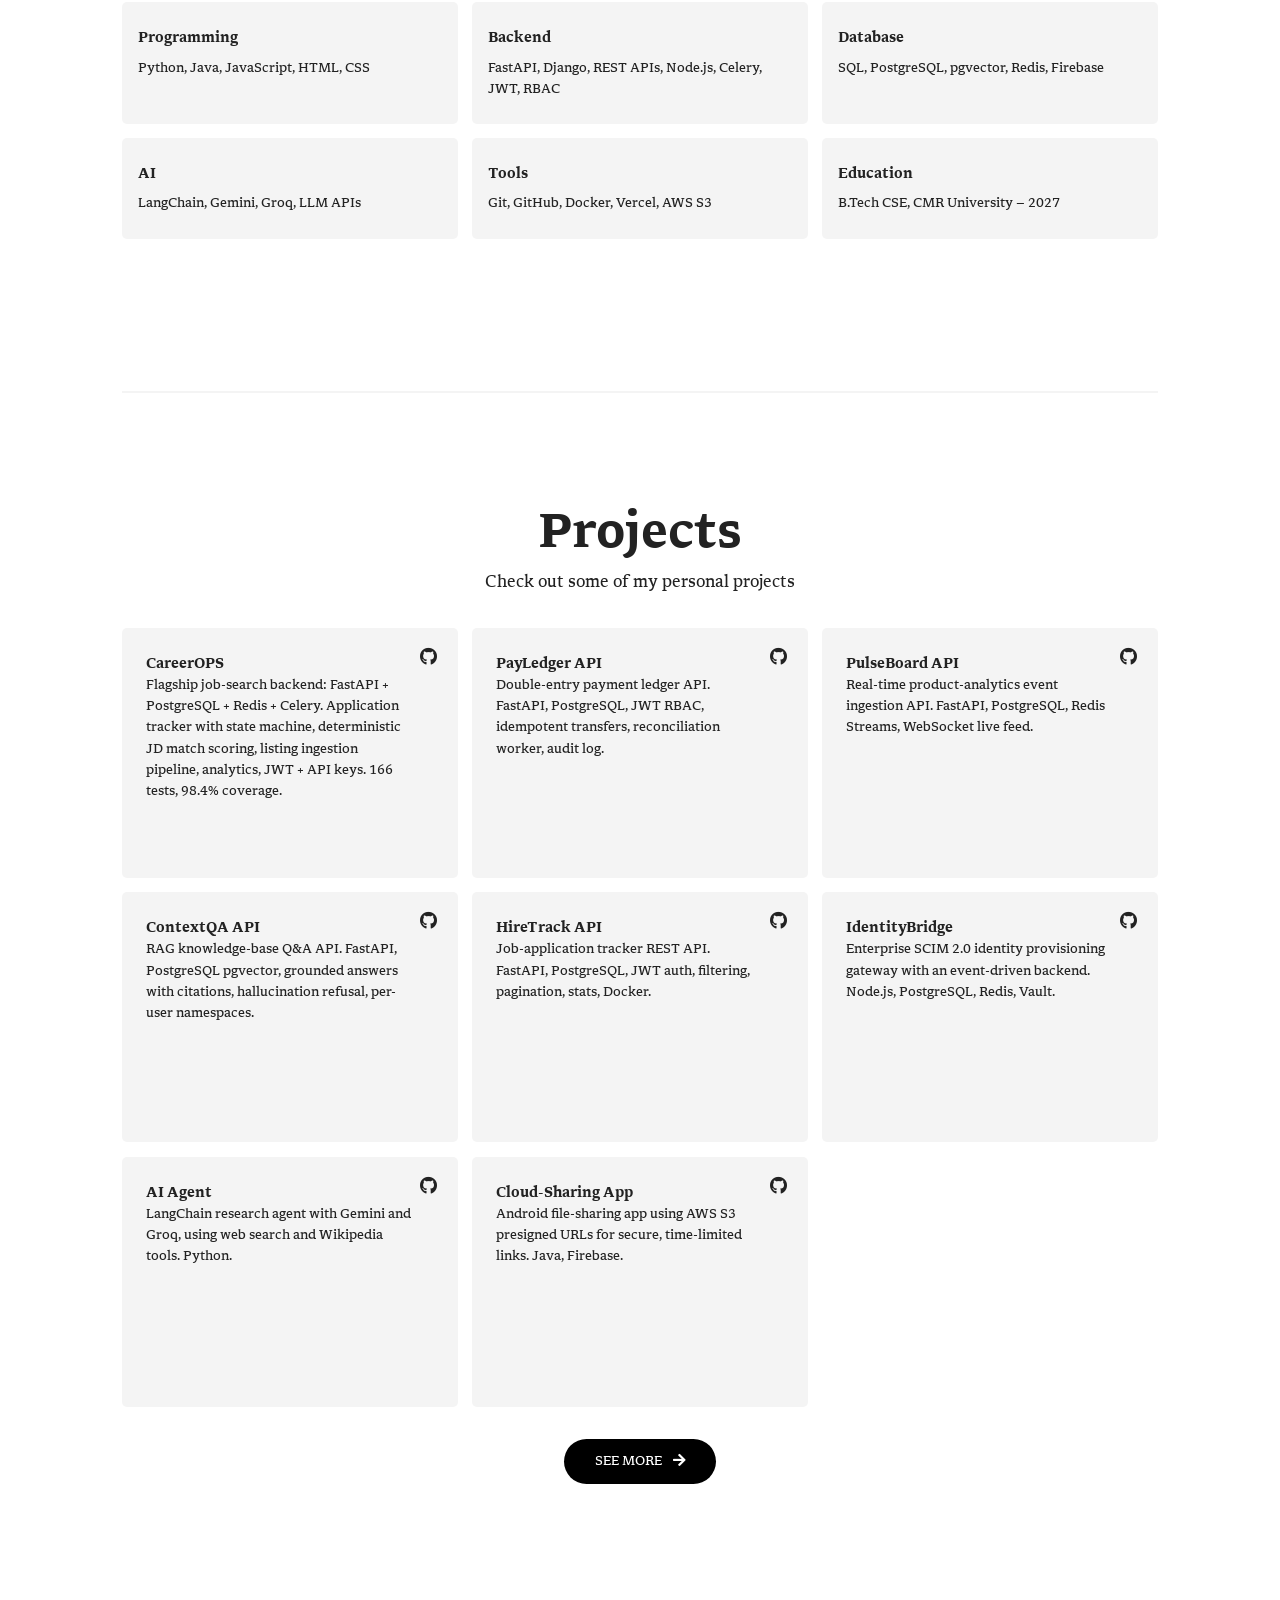
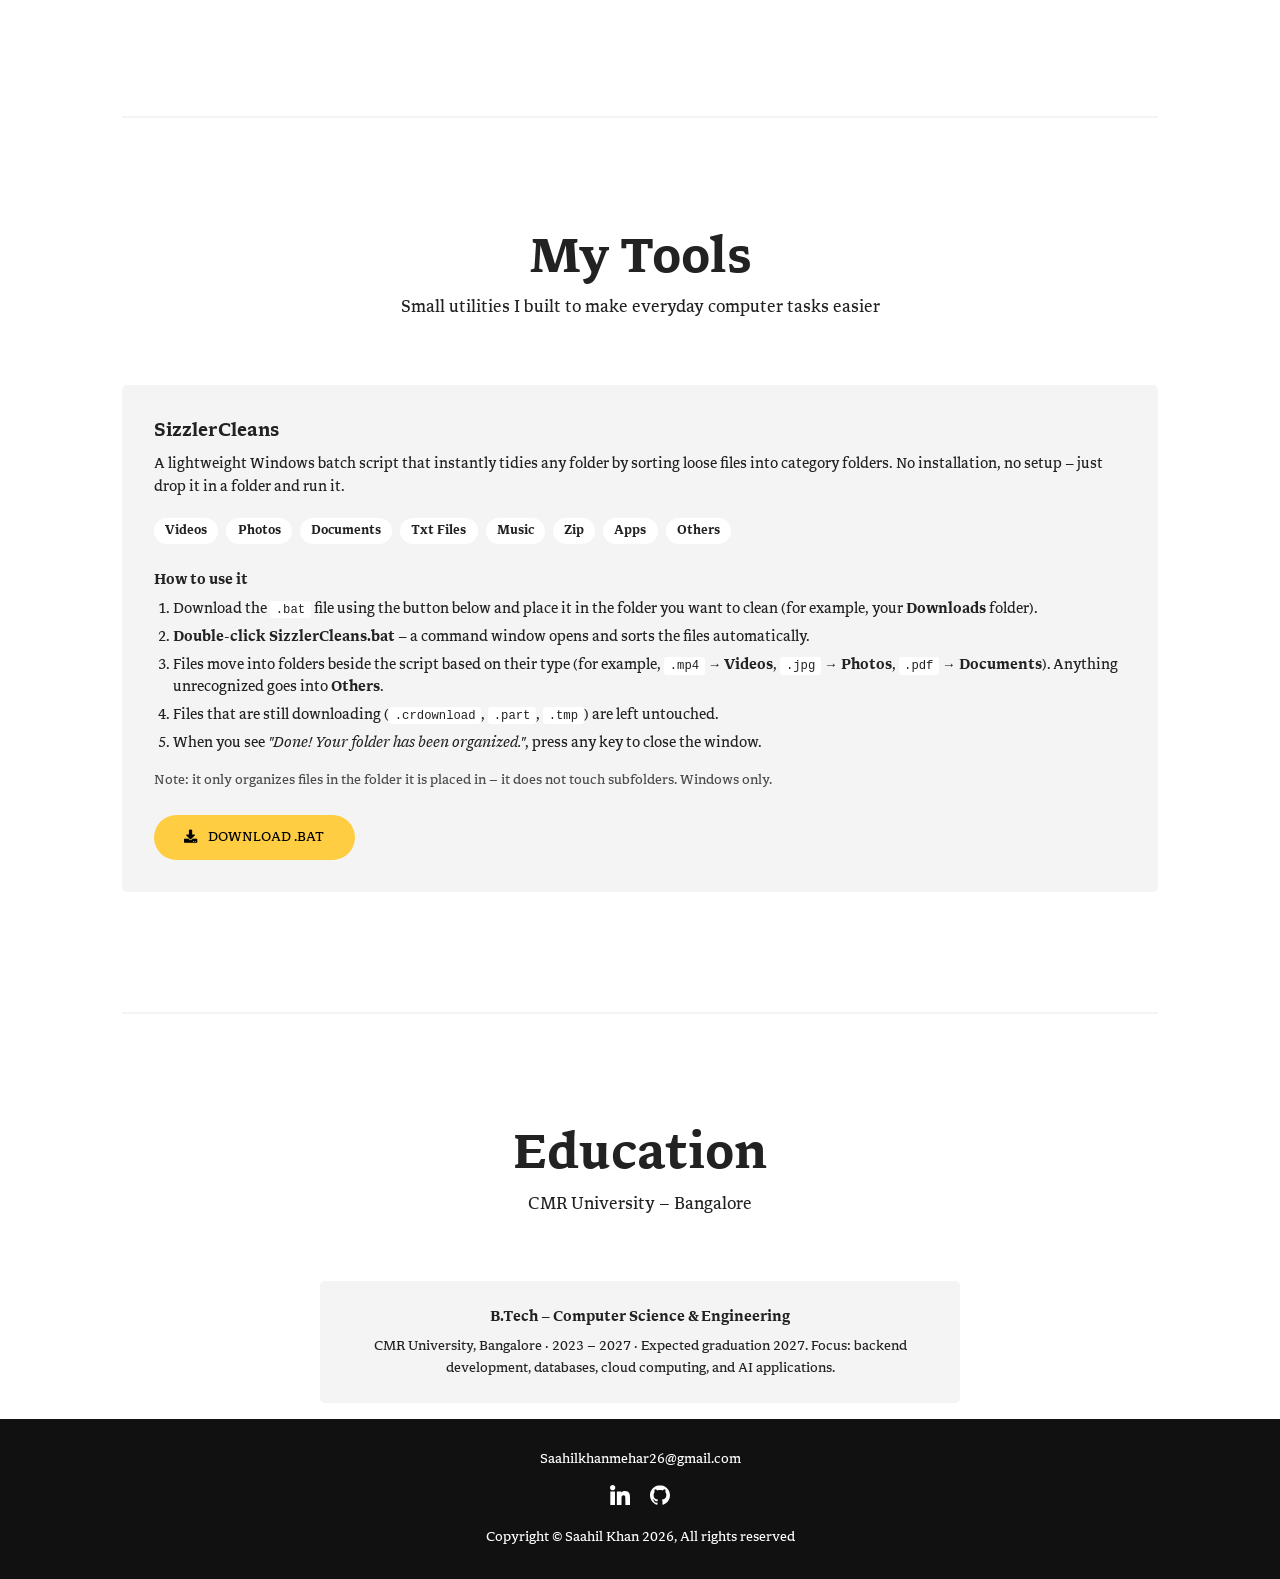
==== commit bb23d67d: "Add My Tools section with SizzlerCleans downloadable batch script" ====
--- a/index.html
+++ b/index.html
@@ -138,6 +138,7 @@
             <li><a class="nav-link" href="#about">ABOUT</a></li>
             <li><a class="nav-link" href="#skills">SKILLS</a></li>
             <li><a class="nav-link" href="#projects">PROJECTS</a></li>
+            <li><a class="nav-link" href="#tools">TOOLS</a></li>
             <li><a class="nav-link" href="#education">EDUCATION</a></li>
             <li><a class="nav-link" href="#footer">CONTACT</a></li>
             <li>
@@ -445,6 +446,79 @@
       ></a>
     </section>
 
+    <!-- My Tools -->
+    <section id="tools" class="info-container container">
+      <div class="division"></div>
+      <div class="content-text">
+        <h2>My Tools</h2>
+        <p>Small utilities I built to make everyday computer tasks easier</p>
+      </div>
+
+      <article class="tool-grid">
+        <div class="tool-card">
+          <h3>SizzlerCleans</h3>
+          <p>
+            A lightweight Windows batch script that instantly tidies any folder
+            by sorting loose files into category folders. No installation, no
+            setup — just drop it in a folder and run it.
+          </p>
+
+          <div class="tool-tags">
+            <span>Videos</span>
+            <span>Photos</span>
+            <span>Documents</span>
+            <span>Txt Files</span>
+            <span>Music</span>
+            <span>Zip</span>
+            <span>Apps</span>
+            <span>Others</span>
+          </div>
+
+          <div class="tool-steps">
+            <h4>How to use it</h4>
+            <ol>
+              <li>
+                Download the <code>.bat</code> file using the button below and
+                place it in the folder you want to clean (for example, your
+                <strong>Downloads</strong> folder).
+              </li>
+              <li>
+                <strong>Double-click SizzlerCleans.bat</strong> — a command
+                window opens and sorts the files automatically.
+              </li>
+              <li>
+                Files move into folders beside the script based on their type
+                (for example, <code>.mp4</code> → <strong>Videos</strong>,
+                <code>.jpg</code> → <strong>Photos</strong>,
+                <code>.pdf</code> → <strong>Documents</strong>). Anything
+                unrecognized goes into <strong>Others</strong>.
+              </li>
+              <li>
+                Files that are still downloading (<code>.crdownload</code>,
+                <code>.part</code>, <code>.tmp</code>) are left untouched.
+              </li>
+              <li>
+                When you see <em>"Done! Your folder has been organized."</em>,
+                press any key to close the window.
+              </li>
+            </ol>
+          </div>
+
+          <p class="tool-note">
+            Note: it only organizes files in the folder it is placed in — it
+            does not touch subfolders. Windows only.
+          </p>
+
+          <a
+            href="assets/SizzlerCleans.bat"
+            download="SizzlerCleans.bat"
+            class="btn btn-primary tool-download"
+            ><i class="fas fa-download"></i> Download .bat</a
+          >
+        </div>
+      </article>
+    </section>
+
     <!-- Education -->
     <section id="education" class="info-container container">
       <div class="division"></div>
--- a/css/style.css
+++ b/css/style.css
@@ -433,3 +433,109 @@
   text-align: center;
 }
 
+/* Mobile menu layering fix: navbar and open menu stay above hero content
+   (the hero profile image runs an infinite transform animation, which
+   creates its own stacking layer that could paint over the menu) */
+.navbar {
+  z-index: 1000;
+}
+
+.header-container {
+  position: relative;
+  z-index: 0;
+}
+
+@media (max-width: 670px) {
+  .navbar .nav-menu {
+    z-index: 1000;
+  }
+
+  .hamburger {
+    position: relative;
+    z-index: 1001;
+  }
+}
+
+/* My Tools */
+.tool-grid {
+  display: grid;
+  grid-template-columns: 1fr;
+  gap: 1rem;
+  margin-top: 2rem;
+}
+
+.tool-card {
+  background: var(--card-background);
+  color: var(--text-color);
+  border-radius: 5px;
+  padding: 2rem;
+  transition: 0.4s ease-in-out;
+}
+
+.tool-card:hover {
+  box-shadow: var(--shadow);
+}
+
+.tool-card h3 {
+  font-size: 1.1rem;
+  margin-bottom: 0.5rem;
+}
+
+.tool-card p {
+  font-size: 0.88rem;
+}
+
+.tool-tags {
+  display: flex;
+  flex-wrap: wrap;
+  gap: 0.5rem;
+  margin-top: 1.25rem;
+}
+
+.tool-tags span {
+  background: var(--bg-primary);
+  border-radius: 30px;
+  padding: 0.2rem 0.7rem;
+  font-size: 0.75rem;
+  font-weight: var(--weight-semibold);
+}
+
+.tool-steps {
+  margin: 1.5rem 0 0;
+}
+
+.tool-steps h4 {
+  font-size: 0.9rem;
+  margin-bottom: 0.5rem;
+}
+
+.tool-steps ol {
+  margin-left: 1.2rem;
+  font-size: 0.85rem;
+}
+
+.tool-steps li {
+  margin-bottom: 0.4rem;
+}
+
+.tool-card code {
+  background: var(--bg-primary);
+  padding: 0.1rem 0.35rem;
+  border-radius: 3px;
+  font-family: monospace;
+  font-size: 0.9em;
+}
+
+.tool-note {
+  font-size: 0.8rem !important;
+  opacity: 0.8;
+  margin-top: 1rem;
+}
+
+.tool-download {
+  margin-top: 1.5rem;
+}
+
+.tool-download i {
+  margin-right: 0.5rem;
+}
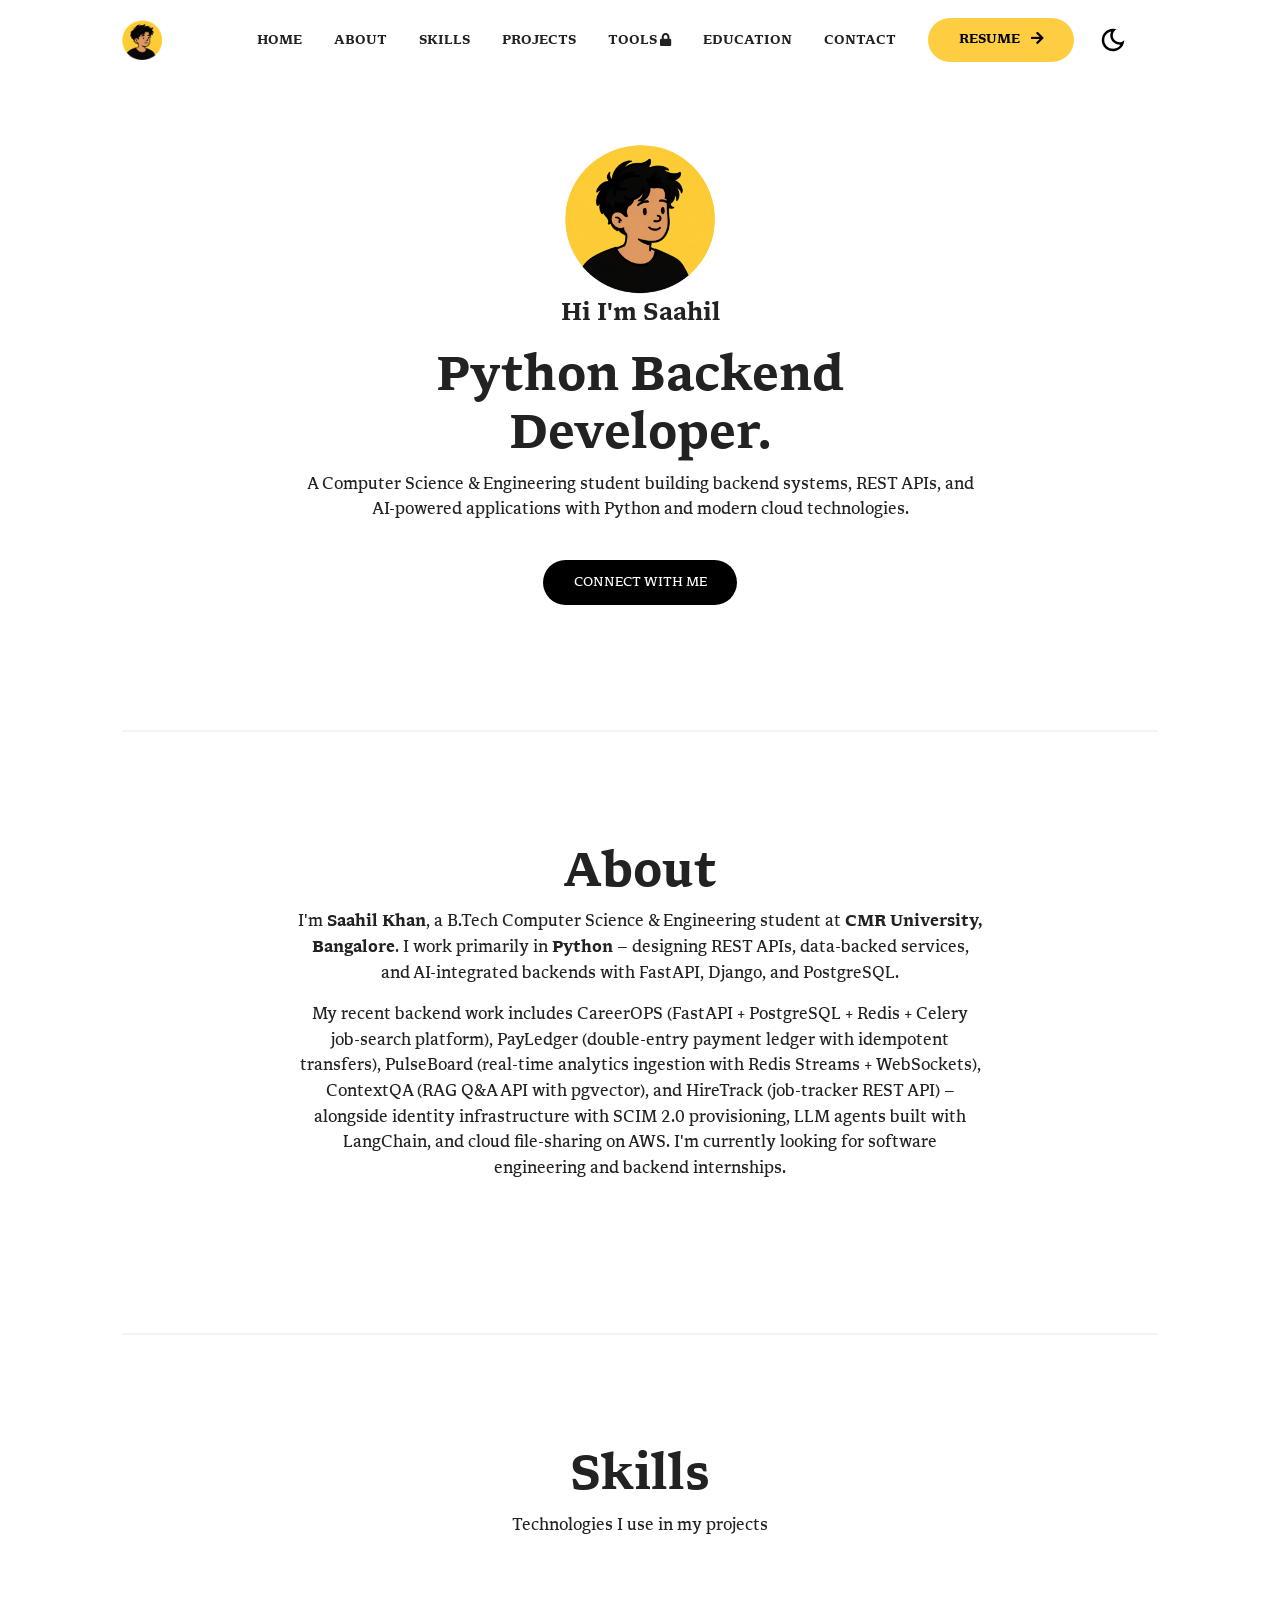
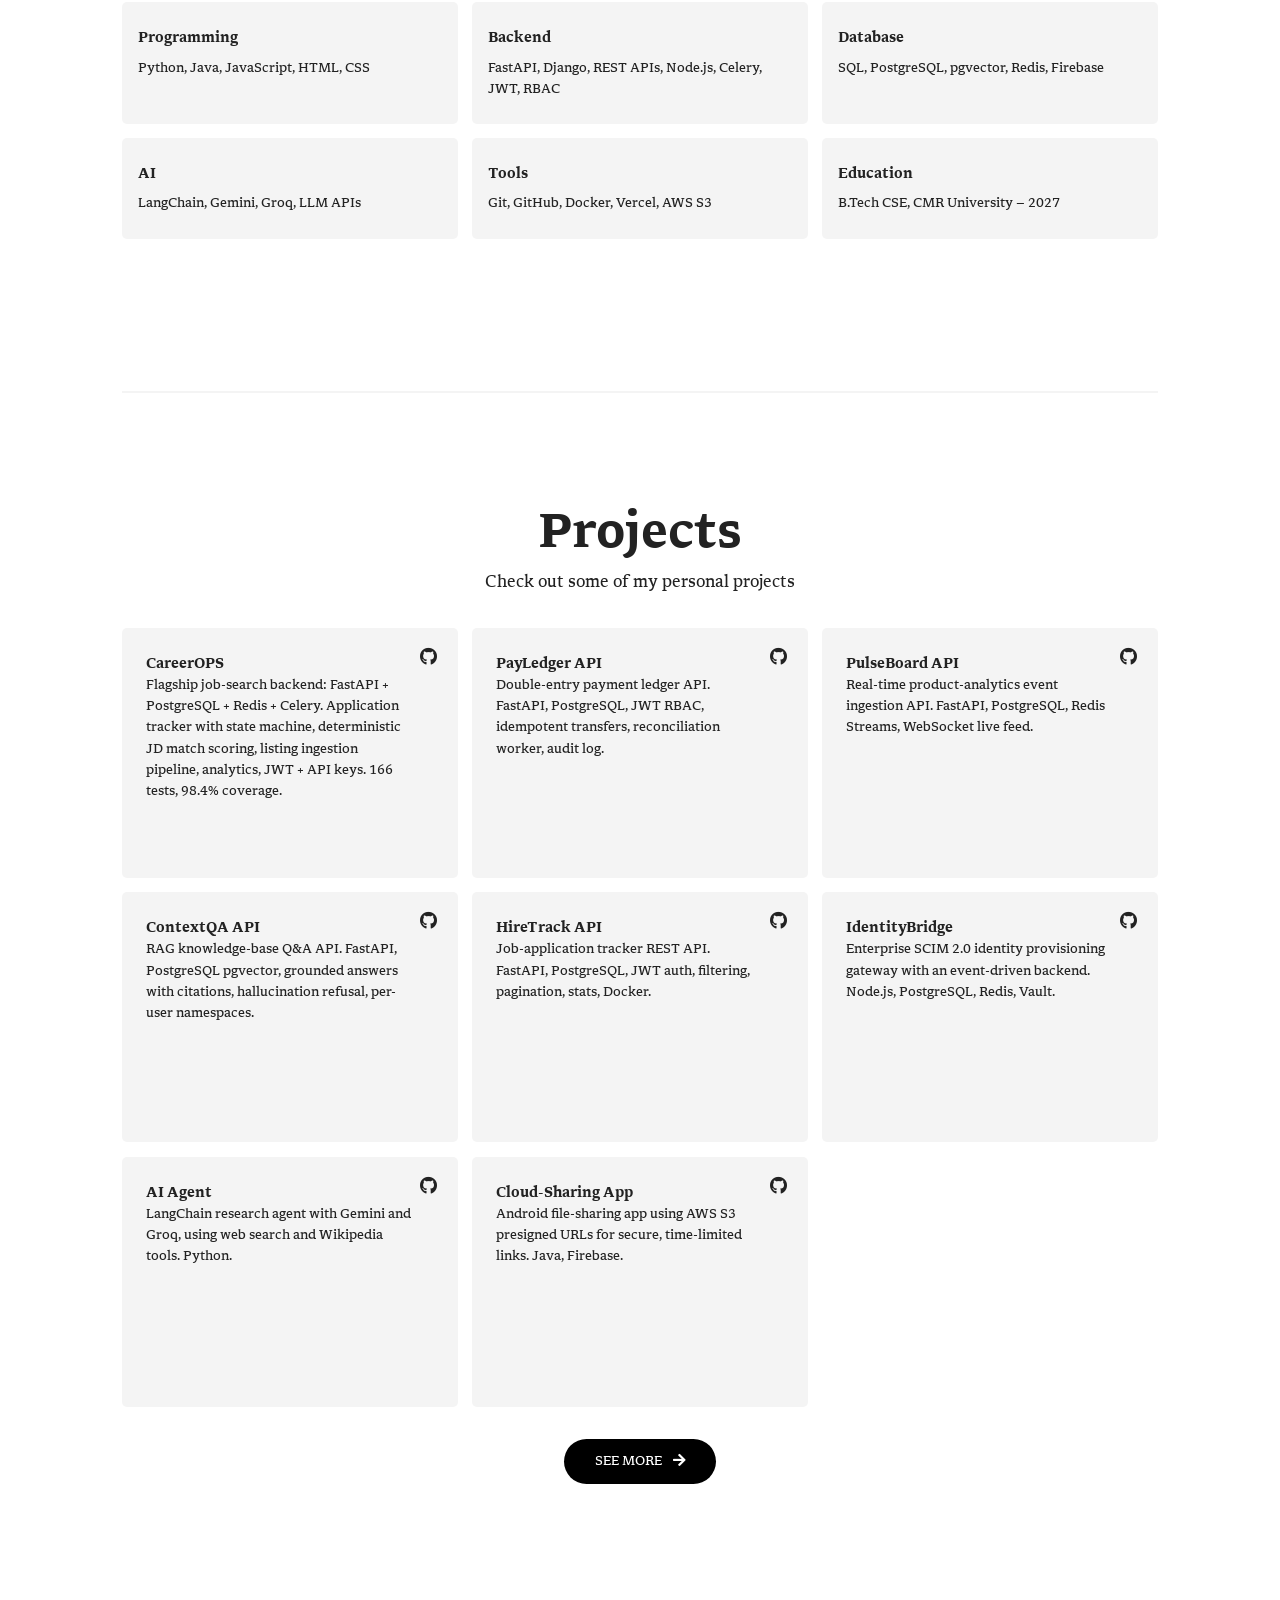
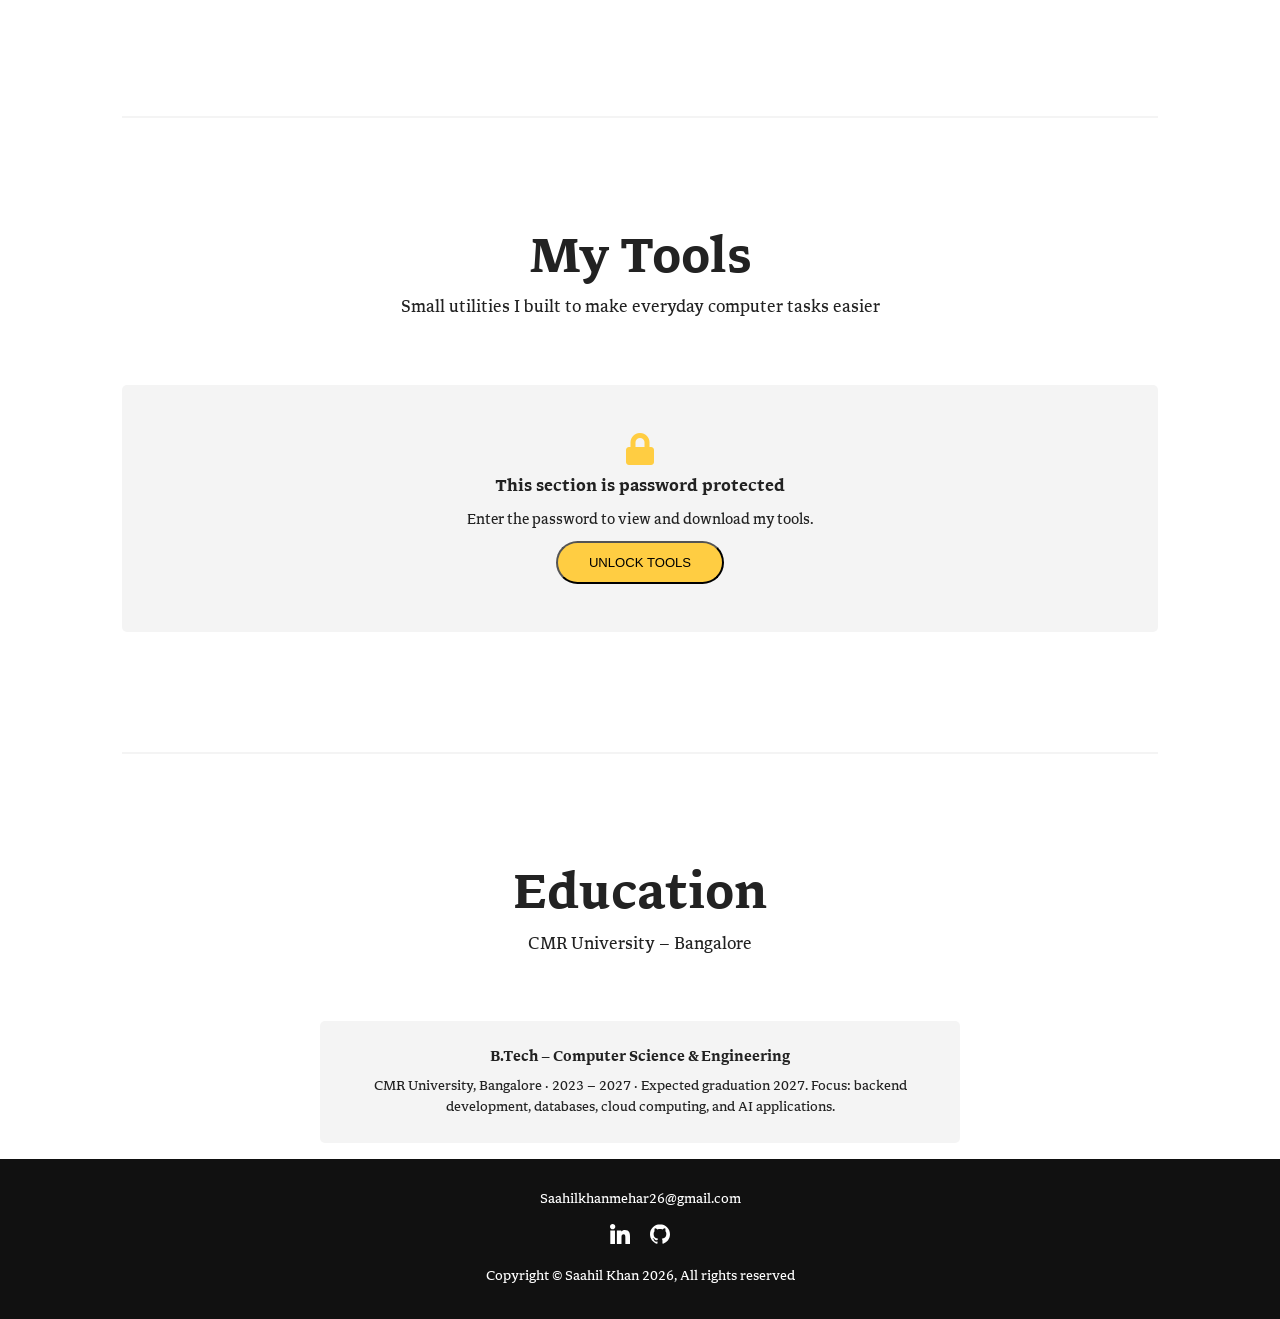
==== commit af78a629: "Password-protect My Tools section" ====
--- a/index.html
+++ b/index.html
@@ -138,7 +138,11 @@
             <li><a class="nav-link" href="#about">ABOUT</a></li>
             <li><a class="nav-link" href="#skills">SKILLS</a></li>
             <li><a class="nav-link" href="#projects">PROJECTS</a></li>
-            <li><a class="nav-link" href="#tools">TOOLS</a></li>
+            <li>
+              <a class="nav-link tools-link" href="#tools"
+                >TOOLS <i class="fas fa-lock tools-lock-icon"></i
+              ></a>
+            </li>
             <li><a class="nav-link" href="#education">EDUCATION</a></li>
             <li><a class="nav-link" href="#footer">CONTACT</a></li>
             <li>
@@ -454,69 +458,80 @@
         <p>Small utilities I built to make everyday computer tasks easier</p>
       </div>
 
-      <article class="tool-grid">
-        <div class="tool-card">
-          <h3>SizzlerCleans</h3>
-          <p>
-            A lightweight Windows batch script that instantly tidies any folder
-            by sorting loose files into category folders. No installation, no
-            setup — just drop it in a folder and run it.
-          </p>
-
-          <div class="tool-tags">
-            <span>Videos</span>
-            <span>Photos</span>
-            <span>Documents</span>
-            <span>Txt Files</span>
-            <span>Music</span>
-            <span>Zip</span>
-            <span>Apps</span>
-            <span>Others</span>
-          </div>
-
-          <div class="tool-steps">
-            <h4>How to use it</h4>
-            <ol>
-              <li>
-                Download the <code>.bat</code> file using the button below and
-                place it in the folder you want to clean (for example, your
-                <strong>Downloads</strong> folder).
-              </li>
-              <li>
-                <strong>Double-click SizzlerCleans.bat</strong> — a command
-                window opens and sorts the files automatically.
-              </li>
-              <li>
-                Files move into folders beside the script based on their type
-                (for example, <code>.mp4</code> → <strong>Videos</strong>,
-                <code>.jpg</code> → <strong>Photos</strong>,
-                <code>.pdf</code> → <strong>Documents</strong>). Anything
-                unrecognized goes into <strong>Others</strong>.
-              </li>
-              <li>
-                Files that are still downloading (<code>.crdownload</code>,
-                <code>.part</code>, <code>.tmp</code>) are left untouched.
-              </li>
-              <li>
-                When you see <em>"Done! Your folder has been organized."</em>,
-                press any key to close the window.
-              </li>
-            </ol>
-          </div>
-
-          <p class="tool-note">
-            Note: it only organizes files in the folder it is placed in — it
-            does not touch subfolders. Windows only.
-          </p>
-
-          <a
-            href="assets/SizzlerCleans.bat"
-            download="SizzlerCleans.bat"
-            class="btn btn-primary tool-download"
-            ><i class="fas fa-download"></i> Download .bat</a
-          >
-        </div>
-      </article>
+      <div class="tools-locked" id="tools-locked">
+        <i class="fas fa-lock"></i>
+        <h3>This section is password protected</h3>
+        <p>Enter the password to view and download my tools.</p>
+        <button type="button" class="btn btn-primary" id="unlock-tools-btn">
+          Unlock Tools
+        </button>
+      </div>
+
+      <div id="tools-content" hidden>
+        <article class="tool-grid">
+          <div class="tool-card">
+            <h3>SizzlerCleans</h3>
+            <p>
+              A lightweight Windows batch script that instantly tidies any folder
+              by sorting loose files into category folders. No installation, no
+              setup — just drop it in a folder and run it.
+            </p>
+
+            <div class="tool-tags">
+              <span>Videos</span>
+              <span>Photos</span>
+              <span>Documents</span>
+              <span>Txt Files</span>
+              <span>Music</span>
+              <span>Zip</span>
+              <span>Apps</span>
+              <span>Others</span>
+            </div>
+
+            <div class="tool-steps">
+              <h4>How to use it</h4>
+              <ol>
+                <li>
+                  Download the <code>.bat</code> file using the button below and
+                  place it in the folder you want to clean (for example, your
+                  <strong>Downloads</strong> folder).
+                </li>
+                <li>
+                  <strong>Double-click SizzlerCleans.bat</strong> — a command
+                  window opens and sorts the files automatically.
+                </li>
+                <li>
+                  Files move into folders beside the script based on their type
+                  (for example, <code>.mp4</code> → <strong>Videos</strong>,
+                  <code>.jpg</code> → <strong>Photos</strong>,
+                  <code>.pdf</code> → <strong>Documents</strong>). Anything
+                  unrecognized goes into <strong>Others</strong>.
+                </li>
+                <li>
+                  Files that are still downloading (<code>.crdownload</code>,
+                  <code>.part</code>, <code>.tmp</code>) are left untouched.
+                </li>
+                <li>
+                  When you see <em>"Done! Your folder has been organized."</em>,
+                  press any key to close the window.
+                </li>
+              </ol>
+            </div>
+
+            <p class="tool-note">
+              Note: it only organizes files in the folder it is placed in — it
+              does not touch subfolders. Windows only.
+            </p>
+
+            <a
+              href="assets/SizzlerCleans.bat"
+              download="SizzlerCleans.bat"
+              class="btn btn-primary tool-download"
+              ><i class="fas fa-download"></i> Download .bat</a
+            >
+          </div>
+        </article>
+      </div>
     </section>
 
     <!-- Education -->
@@ -561,6 +576,43 @@
         </p>
       </div>
     </footer>
+    <!-- Password modal -->
+    <div class="modal-overlay" id="password-modal" hidden>
+      <div
+        class="modal-card"
+        role="dialog"
+        aria-modal="true"
+        aria-labelledby="modal-title"
+      >
+        <button
+          type="button"
+          class="modal-close"
+          id="modal-close"
+          aria-label="Close"
+        >
+          &times;
+        </button>
+        <i class="fas fa-lock modal-icon"></i>
+        <h3 id="modal-title">Locked Section</h3>
+        <p>Enter the password to open My Tools.</p>
+        <form id="password-form">
+          <label for="password-input">Password</label>
+          <input
+            type="password"
+            id="password-input"
+            name="password"
+            autocomplete="off"
+            placeholder="Enter password"
+            required
+          />
+          <p class="password-error" id="password-error" role="alert" hidden>
+            Incorrect password. Try again.
+          </p>
+          <button type="submit" class="btn btn-primary">Unlock</button>
+        </form>
+      </div>
+    </div>
+
     <script src="js/script.js"></script>
   </body>
 </html>
--- a/css/style.css
+++ b/css/style.css
@@ -539,3 +539,136 @@
 .tool-download i {
   margin-right: 0.5rem;
 }
+
+/* Locked Tools gate */
+[hidden] {
+  display: none !important;
+}
+
+.tools-locked {
+  display: flex;
+  flex-direction: column;
+  align-items: center;
+  text-align: center;
+  gap: 0.6rem;
+  background: var(--card-background);
+  color: var(--text-color);
+  border-radius: 5px;
+  padding: 3rem 1.5rem;
+  margin-top: 2rem;
+}
+
+.tools-locked > i {
+  font-size: 2rem;
+  color: var(--primary-color);
+}
+
+.tools-locked h3 {
+  font-size: 1rem;
+}
+
+.tools-locked p {
+  font-size: 0.85rem;
+}
+
+.modal-overlay {
+  position: fixed;
+  inset: 0;
+  z-index: 2000;
+  background: rgba(0, 0, 0, 0.65);
+  display: flex;
+  align-items: center;
+  justify-content: center;
+  padding: 1rem;
+}
+
+.modal-card {
+  position: relative;
+  width: 100%;
+  max-width: 380px;
+  background: var(--bg-primary);
+  color: var(--text-color);
+  border-radius: 8px;
+  padding: 2.25rem 2rem 2rem;
+  box-shadow: var(--shadow);
+  text-align: center;
+}
+
+.modal-close {
+  position: absolute;
+  top: 0.4rem;
+  right: 0.9rem;
+  background: none;
+  border: none;
+  font-size: 1.6rem;
+  line-height: 1;
+  color: var(--text-color);
+  cursor: pointer;
+}
+
+.modal-icon {
+  font-size: 2rem;
+  color: var(--primary-color);
+  margin-bottom: 0.75rem;
+}
+
+.modal-card h3 {
+  font-size: 1.1rem;
+  margin-bottom: 0.4rem;
+}
+
+.modal-card > p {
+  font-size: 0.85rem;
+  margin-bottom: 1.25rem;
+}
+
+.password-form {
+  display: flex;
+  flex-direction: column;
+  text-align: left;
+  gap: 0.65rem;
+}
+
+.password-form label {
+  font-size: 0.8rem;
+  font-weight: var(--weight-semibold);
+}
+
+.password-form input {
+  width: 100%;
+  padding: 0.7rem 0.9rem;
+  border: 1px solid var(--card-background);
+  border-radius: 5px;
+  background: var(--card-background);
+  color: var(--text-color);
+  font-family: inherit;
+  font-size: 0.95rem;
+}
+
+.password-form .btn {
+  width: 100%;
+  text-align: center;
+  margin-top: 0.25rem;
+}
+
+.password-error {
+  color: #d93025 !important;
+  font-size: 0.8rem !important;
+}
+
+.shake {
+  animation: shake 0.35s ease-in-out;
+}
+
+@keyframes shake {
+  0%,
+  100% {
+    transform: translateX(0);
+  }
+  25% {
+    transform: translateX(-6px);
+  }
+  75% {
+    transform: translateX(6px);
+  }
+}
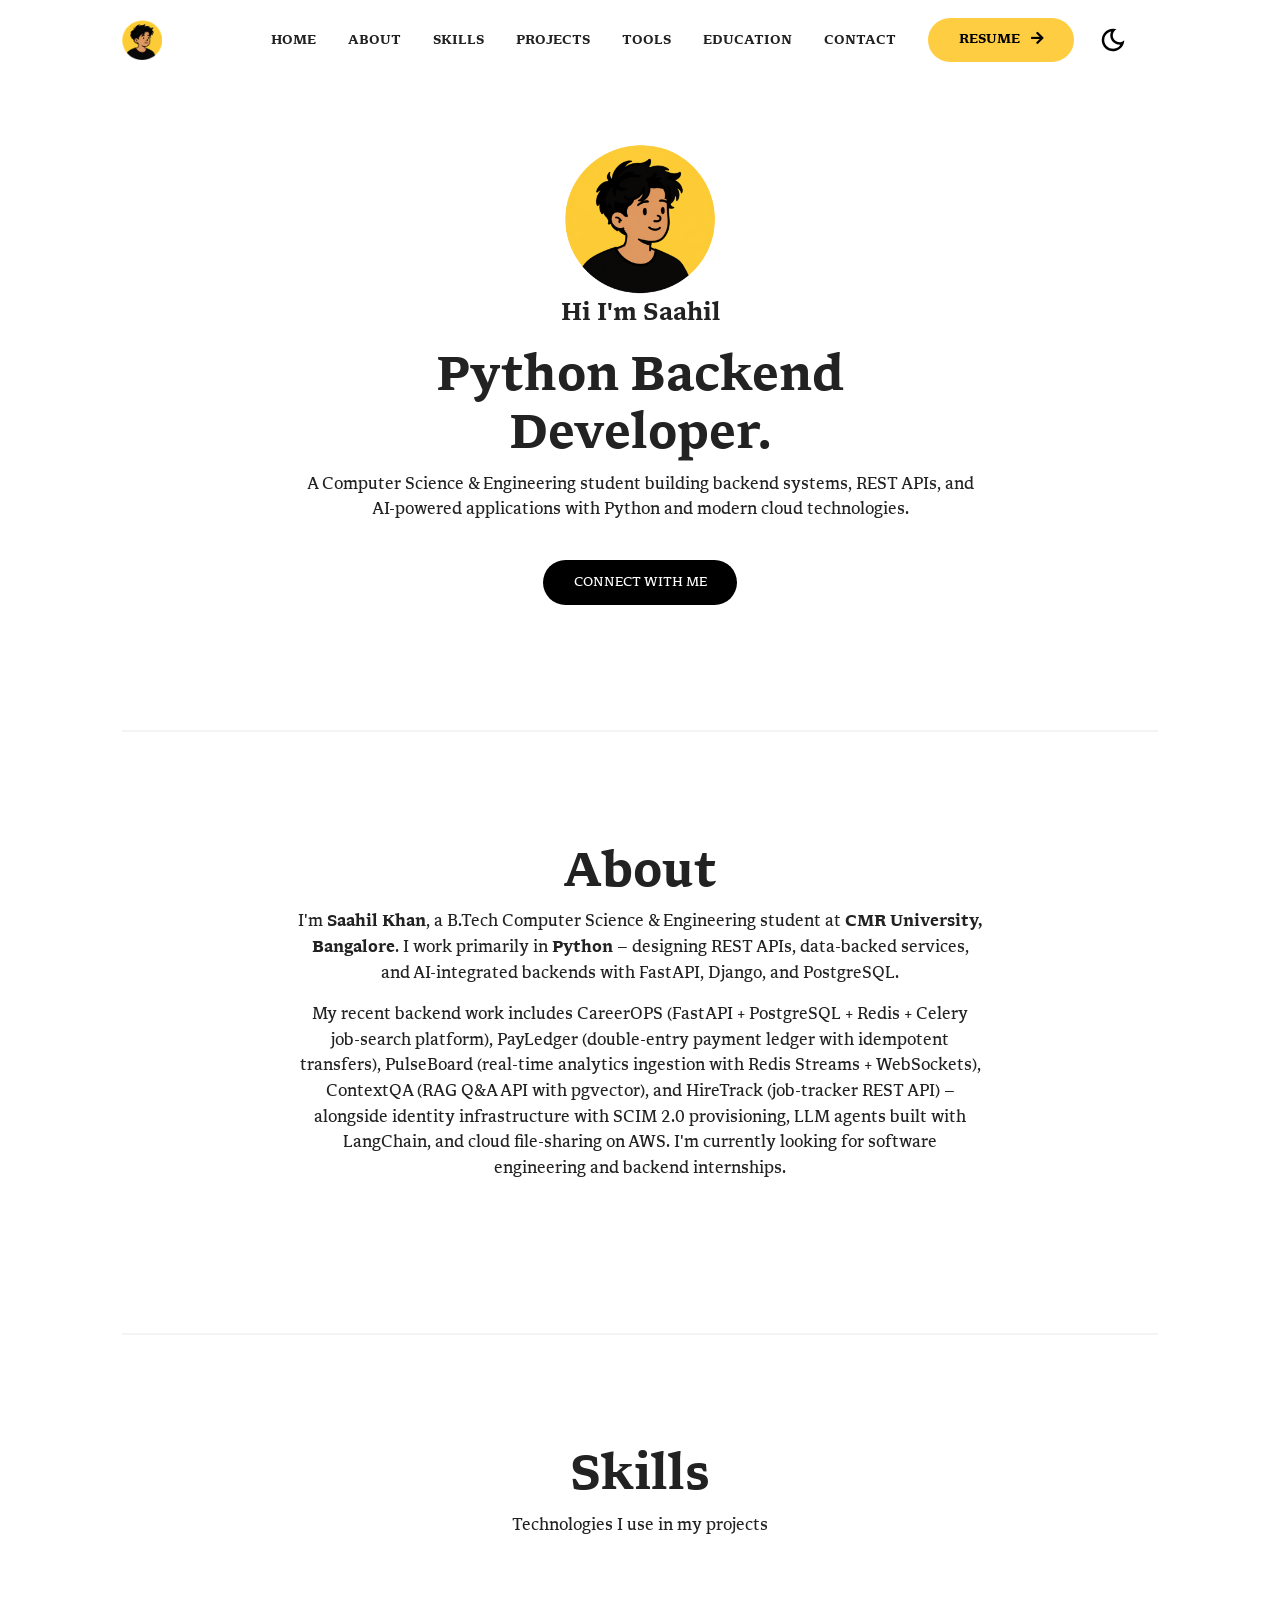
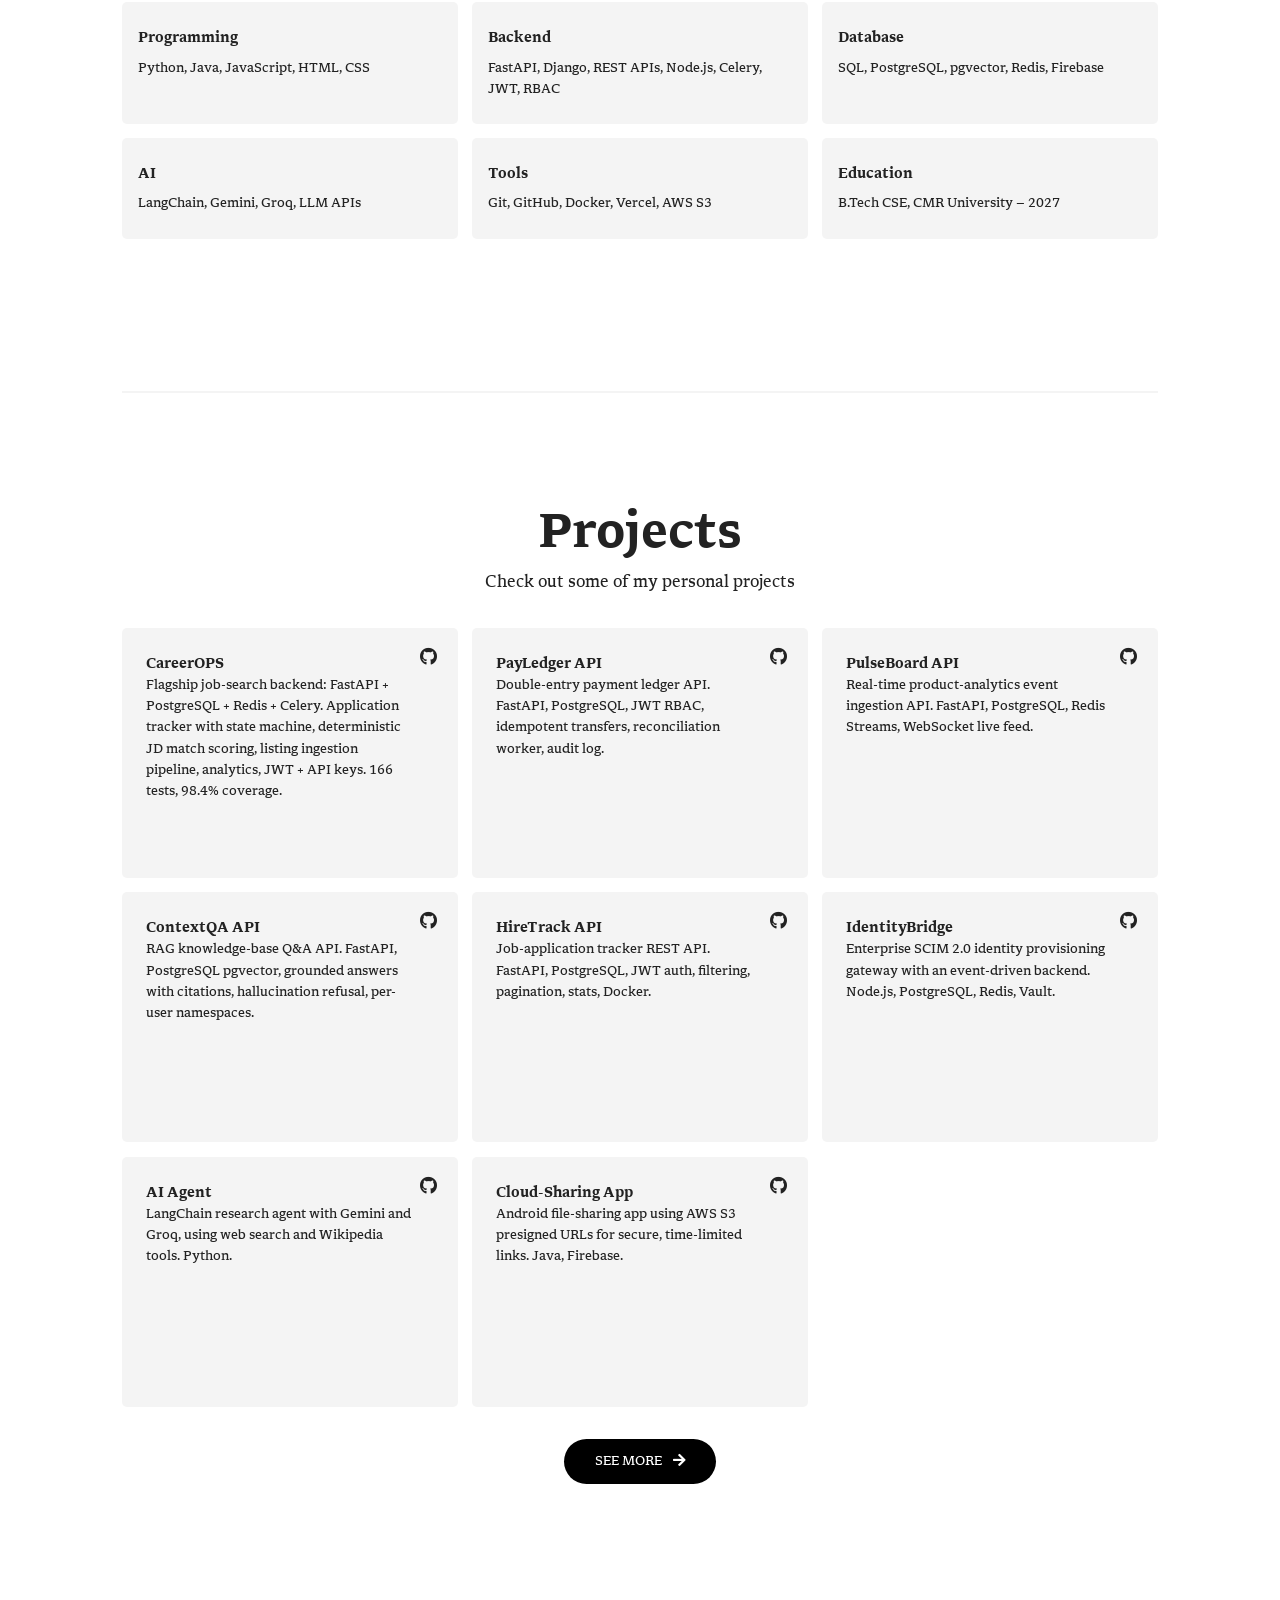
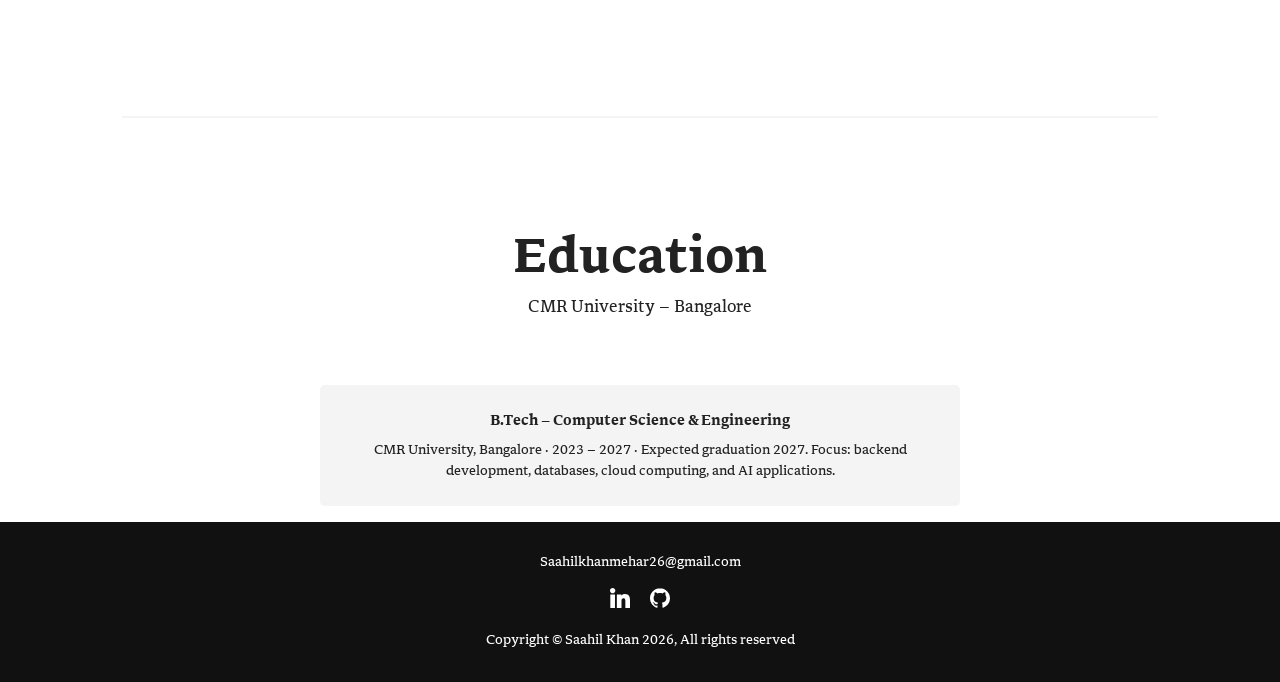
==== commit 6ab0aa88: "Move tools to a standalone page and remove password gate" ====
--- a/index.html
+++ b/index.html
@@ -138,11 +138,7 @@
             <li><a class="nav-link" href="#about">ABOUT</a></li>
             <li><a class="nav-link" href="#skills">SKILLS</a></li>
             <li><a class="nav-link" href="#projects">PROJECTS</a></li>
-            <li>
-              <a class="nav-link tools-link" href="#tools"
-                >TOOLS <i class="fas fa-lock tools-lock-icon"></i
-              ></a>
-            </li>
+            <li><a class="nav-link" href="tools.html">TOOLS</a></li>
             <li><a class="nav-link" href="#education">EDUCATION</a></li>
             <li><a class="nav-link" href="#footer">CONTACT</a></li>
             <li>
@@ -450,90 +446,6 @@
       ></a>
     </section>
 
-    <!-- My Tools -->
-    <section id="tools" class="info-container container">
-      <div class="division"></div>
-      <div class="content-text">
-        <h2>My Tools</h2>
-        <p>Small utilities I built to make everyday computer tasks easier</p>
-      </div>
-
-      <div class="tools-locked" id="tools-locked">
-        <i class="fas fa-lock"></i>
-        <h3>This section is password protected</h3>
-        <p>Enter the password to view and download my tools.</p>
-        <button type="button" class="btn btn-primary" id="unlock-tools-btn">
-          Unlock Tools
-        </button>
-      </div>
-
-      <div id="tools-content" hidden>
-        <article class="tool-grid">
-          <div class="tool-card">
-            <h3>SizzlerCleans</h3>
-            <p>
-              A lightweight Windows batch script that instantly tidies any folder
-              by sorting loose files into category folders. No installation, no
-              setup — just drop it in a folder and run it.
-            </p>
-
-            <div class="tool-tags">
-              <span>Videos</span>
-              <span>Photos</span>
-              <span>Documents</span>
-              <span>Txt Files</span>
-              <span>Music</span>
-              <span>Zip</span>
-              <span>Apps</span>
-              <span>Others</span>
-            </div>
-
-            <div class="tool-steps">
-              <h4>How to use it</h4>
-              <ol>
-                <li>
-                  Download the <code>.bat</code> file using the button below and
-                  place it in the folder you want to clean (for example, your
-                  <strong>Downloads</strong> folder).
-                </li>
-                <li>
-                  <strong>Double-click SizzlerCleans.bat</strong> — a command
-                  window opens and sorts the files automatically.
-                </li>
-                <li>
-                  Files move into folders beside the script based on their type
-                  (for example, <code>.mp4</code> → <strong>Videos</strong>,
-                  <code>.jpg</code> → <strong>Photos</strong>,
-                  <code>.pdf</code> → <strong>Documents</strong>). Anything
-                  unrecognized goes into <strong>Others</strong>.
-                </li>
-                <li>
-                  Files that are still downloading (<code>.crdownload</code>,
-                  <code>.part</code>, <code>.tmp</code>) are left untouched.
-                </li>
-                <li>
-                  When you see <em>"Done! Your folder has been organized."</em>,
-                  press any key to close the window.
-                </li>
-              </ol>
-            </div>
-
-            <p class="tool-note">
-              Note: it only organizes files in the folder it is placed in — it
-              does not touch subfolders. Windows only.
-            </p>
-
-            <a
-              href="assets/SizzlerCleans.bat"
-              download="SizzlerCleans.bat"
-              class="btn btn-primary tool-download"
-              ><i class="fas fa-download"></i> Download .bat</a
-            >
-          </div>
-        </article>
-      </div>
-    </section>
-
     <!-- Education -->
     <section id="education" class="info-container container">
       <div class="division"></div>
@@ -576,43 +488,6 @@
         </p>
       </div>
     </footer>
-    <!-- Password modal -->
-    <div class="modal-overlay" id="password-modal" hidden>
-      <div
-        class="modal-card"
-        role="dialog"
-        aria-modal="true"
-        aria-labelledby="modal-title"
-      >
-        <button
-          type="button"
-          class="modal-close"
-          id="modal-close"
-          aria-label="Close"
-        >
-          &times;
-        </button>
-        <i class="fas fa-lock modal-icon"></i>
-        <h3 id="modal-title">Locked Section</h3>
-        <p>Enter the password to open My Tools.</p>
-        <form id="password-form">
-          <label for="password-input">Password</label>
-          <input
-            type="password"
-            id="password-input"
-            name="password"
-            autocomplete="off"
-            placeholder="Enter password"
-            required
-          />
-          <p class="password-error" id="password-error" role="alert" hidden>
-            Incorrect password. Try again.
-          </p>
-          <button type="submit" class="btn btn-primary">Unlock</button>
-        </form>
-      </div>
-    </div>
-
     <script src="js/script.js"></script>
   </body>
 </html>
--- a/css/style.css
+++ b/css/style.css
@@ -540,135 +540,53 @@
   margin-right: 0.5rem;
 }
 
-/* Locked Tools gate */
-[hidden] {
-  display: none !important;
-}
-
-.tools-locked {
-  display: flex;
-  flex-direction: column;
-  align-items: center;
-  text-align: center;
-  gap: 0.6rem;
-  background: var(--card-background);
-  color: var(--text-color);
-  border-radius: 5px;
-  padding: 3rem 1.5rem;
-  margin-top: 2rem;
-}
-
-.tools-locked > i {
-  font-size: 2rem;
+/* Standalone tools page */
+.nav-link.current {
   color: var(--primary-color);
 }
 
-.tools-locked h3 {
-  font-size: 1rem;
-}
-
-.tools-locked p {
-  font-size: 0.85rem;
-}
-
-.modal-overlay {
-  position: fixed;
-  inset: 0;
-  z-index: 2000;
-  background: rgba(0, 0, 0, 0.65);
-  display: flex;
-  align-items: center;
-  justify-content: center;
-  padding: 1rem;
-}
-
-.modal-card {
-  position: relative;
-  width: 100%;
-  max-width: 380px;
-  background: var(--bg-primary);
-  color: var(--text-color);
-  border-radius: 8px;
-  padding: 2.25rem 2rem 2rem;
-  box-shadow: var(--shadow);
-  text-align: center;
-}
-
-.modal-close {
-  position: absolute;
-  top: 0.4rem;
-  right: 0.9rem;
-  background: none;
-  border: none;
-  font-size: 1.6rem;
-  line-height: 1;
-  color: var(--text-color);
-  cursor: pointer;
-}
-
-.modal-icon {
-  font-size: 2rem;
-  color: var(--primary-color);
-  margin-bottom: 0.75rem;
-}
-
-.modal-card h3 {
-  font-size: 1.1rem;
-  margin-bottom: 0.4rem;
-}
-
-.modal-card > p {
-  font-size: 0.85rem;
-  margin-bottom: 1.25rem;
-}
-
-.password-form {
-  display: flex;
-  flex-direction: column;
-  text-align: left;
-  gap: 0.65rem;
-}
-
-.password-form label {
+.tools-page {
+  min-height: 75vh;
+  padding-top: 9rem;
+  padding-bottom: 5rem;
+}
+
+.tools-page .back-link {
+  display: inline-block;
   font-size: 0.8rem;
   font-weight: var(--weight-semibold);
-}
-
-.password-form input {
-  width: 100%;
-  padding: 0.7rem 0.9rem;
-  border: 1px solid var(--card-background);
-  border-radius: 5px;
-  background: var(--card-background);
-  color: var(--text-color);
-  font-family: inherit;
-  font-size: 0.95rem;
-}
-
-.password-form .btn {
-  width: 100%;
-  text-align: center;
-  margin-top: 0.25rem;
-}
-
-.password-error {
-  color: #d93025 !important;
-  font-size: 0.8rem !important;
-}
-
-.shake {
-  animation: shake 0.35s ease-in-out;
-}
-
-@keyframes shake {
-  0%,
-  100% {
-    transform: translateX(0);
-  }
-  25% {
-    transform: translateX(-6px);
-  }
-  75% {
-    transform: translateX(6px);
-  }
-}
+  color: var(--primary-color);
+  margin-bottom: 1.5rem;
+}
+
+.back-link i {
+  margin-right: 0.4rem;
+}
+
+.tools-page > .content-text {
+  text-align: left;
+  margin: 0 0 2rem;
+}
+
+.tools-page > .content-text h1 {
+  font-size: 2.2rem;
+  line-height: 1.2;
+}
+
+.tools-page > .content-text p {
+  margin-left: 0;
+}
+
+@media (max-width: 768px) {
+  .tools-page {
+    padding-top: 8rem;
+  }
+
+  .tools-page > .content-text h1 {
+    font-size: 1.8rem;
+  }
+
+  .tool-card {
+    padding: 1.25rem;
+  }
+}
